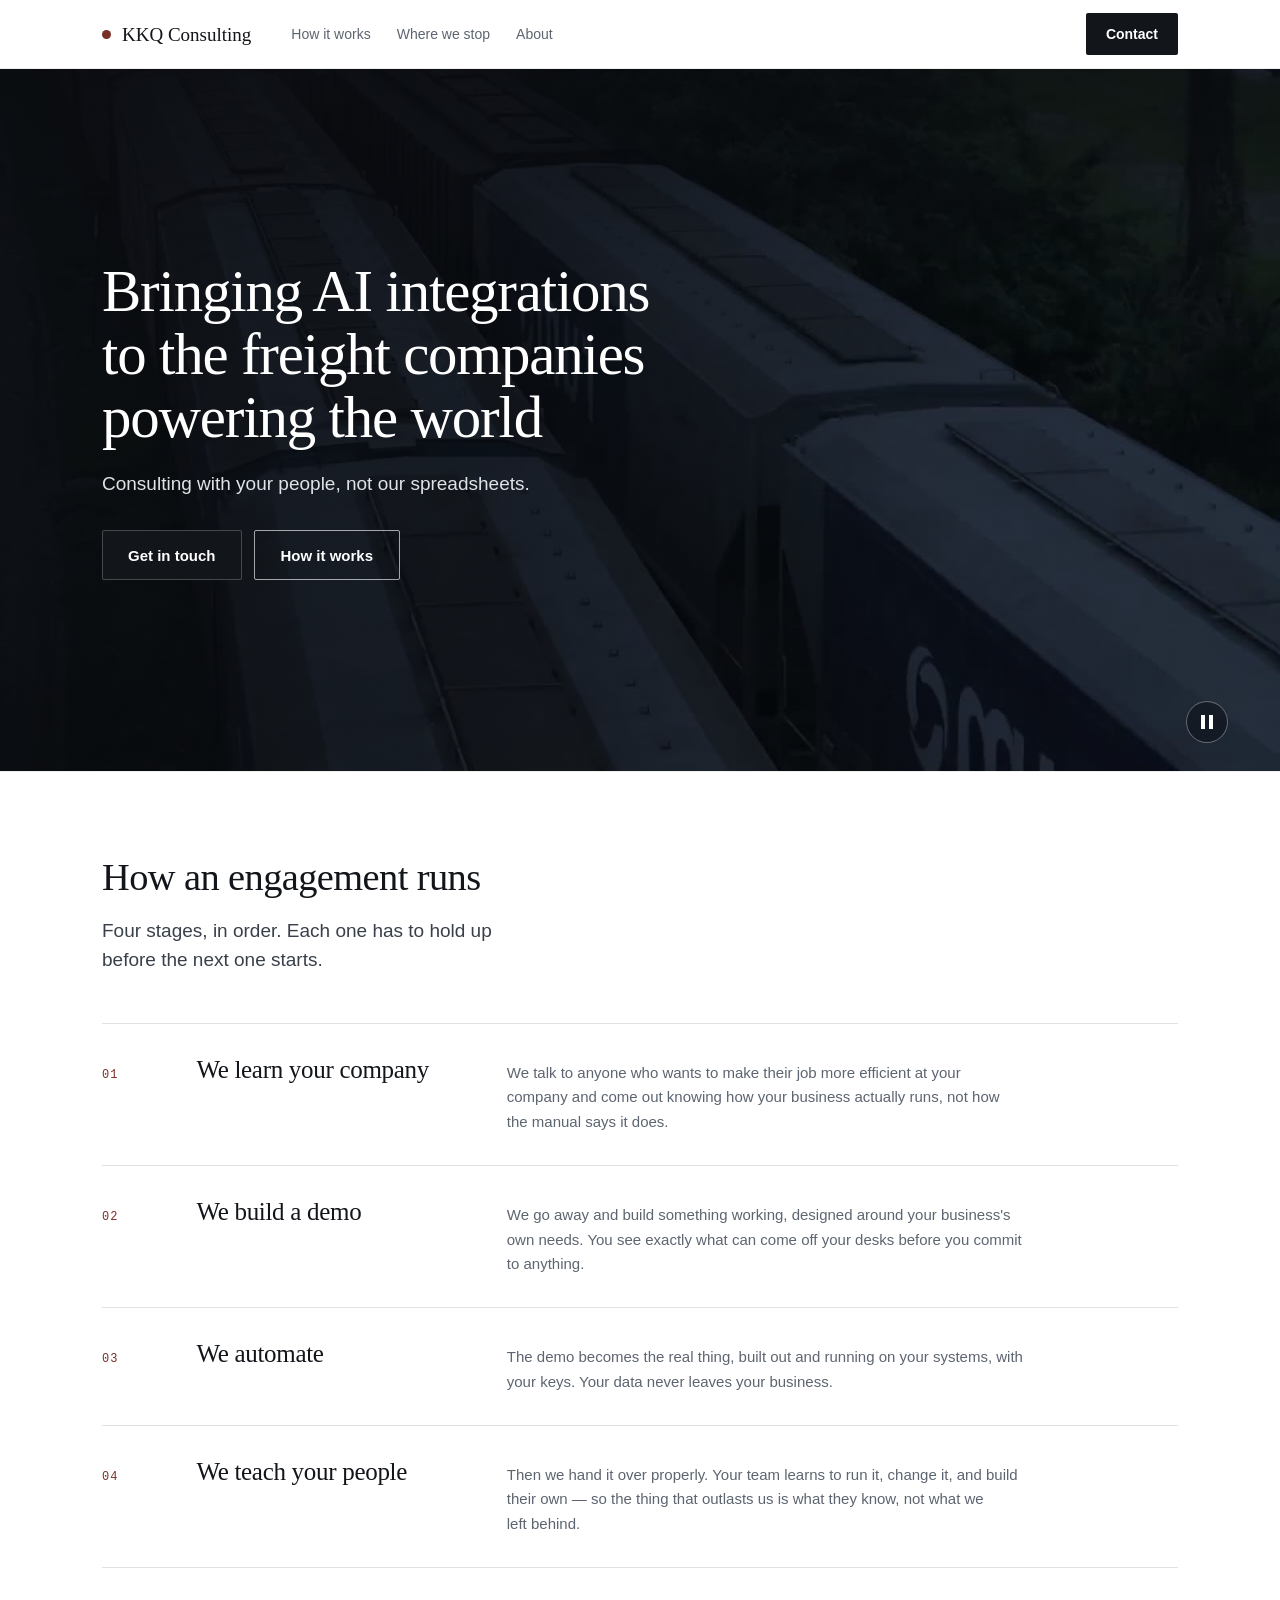
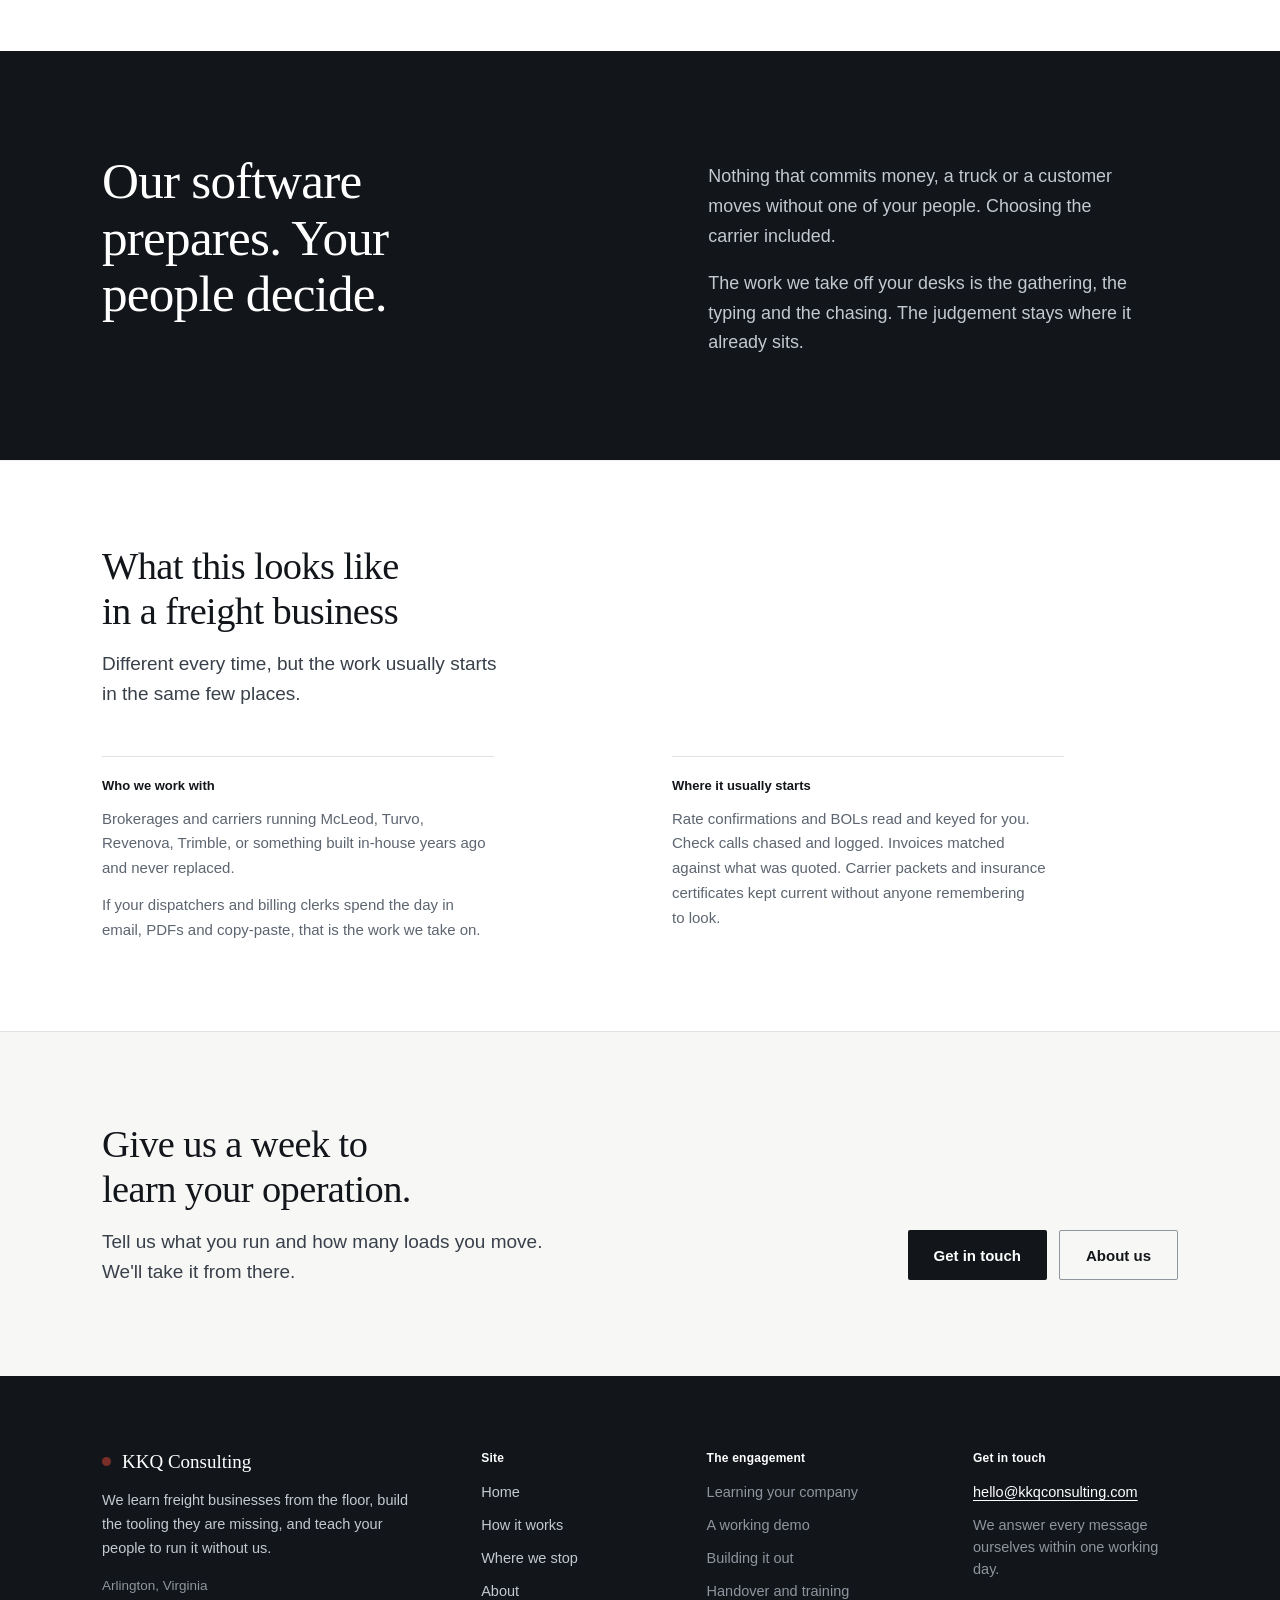
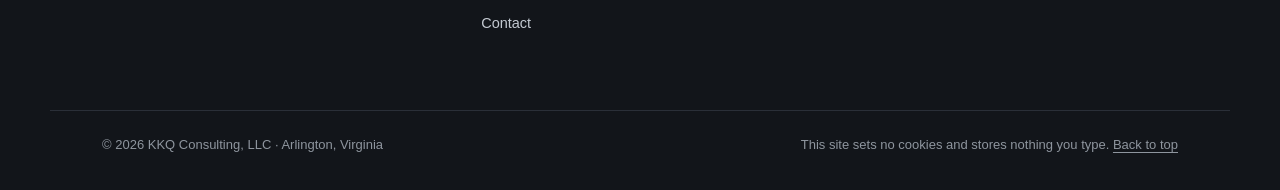
==== Freight/index.html @ 4b1b68bb "stash" ====
<!DOCTYPE html>
<html lang="en">
<head>
<meta charset="utf-8">
<meta name="viewport" content="width=device-width, initial-scale=1">
<title>KKQ Consulting — AI integrations for freight</title>
<meta name="description" content="We learn how your freight business actually runs, build a working demo, automate it, and teach your people to run it without us.">
<link rel="canonical" href="https://freight.kkqconsulting.com/">
<link rel="stylesheet" href="style.css">
<link rel="preload" as="image" href="freight-bg.jpg">
<link rel="icon" href="data:image/svg+xml,%3Csvg xmlns='http://www.w3.org/2000/svg' viewBox='0 0 32 32'%3E%3Crect width='32' height='32' fill='%2312151a'/%3E%3Ccircle cx='16' cy='16' r='7' fill='%237a2e28'/%3E%3C/svg%3E">
<meta property="og:type" content="website">
<meta property="og:site_name" content="KKQ Consulting">
<meta property="og:title" content="KKQ Consulting — AI integrations for freight">
<meta property="og:description" content="We learn how your freight business actually runs, build a working demo, automate it, and teach your people to run it without us.">
<meta property="og:url" content="https://freight.kkqconsulting.com/">
<meta property="og:image" content="https://kkqconsulting.com/og.png">
<meta name="twitter:card" content="summary_large_image">
</head>
<body>
<a class="skip" href="#main">Skip to content</a>

<nav><div class="nav-in">
  <a href="/" class="brand"><span class="mk"></span>KKQ Consulting</a>
  <div class="nav-links">
    <a href="#how">How it works</a><a href="#stop">Where we stop</a><a href="https://kkqconsulting.com/about">About</a>
  </div>
  <div class="nav-cta"><a href="https://kkqconsulting.com/contact" class="btn btn-p">Contact</a></div>
</div></nav>

<main id="main">
<div id="top" class="hero-v">
  <video id="bg" muted loop playsinline preload="auto"
         poster="freight-bg.jpg" disablepictureinpicture
         aria-hidden="true" tabindex="-1">
    <source src="freight-bg.mp4" type="video/mp4">
  </video>

  <div class="wrap">
    <h1>Bringing AI integrations to the freight companies powering the world</h1>
    <p class="lede">Consulting with your people, not our spreadsheets.</p>
    <div class="hero-btns">
      <a href="https://kkqconsulting.com/contact" class="btn btn-p btn-lg">Get in touch</a>
      <a href="#how" class="btn btn-g btn-lg">How it works</a>
    </div>
  </div>

  <button type="button" class="vtoggle" id="vtoggle" data-paused="false"
          aria-label="Pause background video" title="Pause background video">
    <svg class="i-pause" viewBox="0 0 12 14" aria-hidden="true"><path d="M0 0h4v14H0zM8 0h4v14H8z"/></svg>
    <svg class="i-play" viewBox="0 0 12 14" aria-hidden="true"><path d="M0 0l12 7-12 7z"/></svg>
  </button>
</div>

<section id="how"><div class="wrap">
  <div class="head">
    <h2>How an engagement runs</h2>
    <p class="lede">Four stages, in order. Each one has to hold up before the next one starts.</p>
  </div>
  <ol class="steps">
    <li class="st">
      <span class="n">01</span>
      <h3>We learn your company</h3>
      <p>We talk to anyone who wants to make their job more efficient at your company and come out knowing how your business actually runs, not how the manual says it does.</p>
    </li>
    <li class="st">
      <span class="n">02</span>
      <h3>We build a demo</h3>
      <p>We go away and build something working, designed around your business's own needs. You see exactly what can come off your desks before you commit to anything.</p>
    </li>
    <li class="st">
      <span class="n">03</span>
      <h3>We automate</h3>
      <p>The demo becomes the real thing, built out and running on your systems, with your keys. Your data never leaves your business.</p>
    </li>
    <li class="st">
      <span class="n">04</span>
      <h3>We teach your people</h3>
      <p>Then we hand it over properly. Your team learns to run it, change it, and build their own — so the thing that outlasts us is what they know, not what we left behind.</p>
    </li>
  </ol>
</div></section>

<section class="dark" id="stop"><div class="wrap dark-in">
  <h2>Our software prepares. Your people decide.</h2>
  <div class="dark-body">
    <p>Nothing that commits money, a truck or a customer moves without one of your people. Choosing the carrier included.</p>
    <p>The work we take off your desks is the gathering, the typing and the chasing. The judgement stays where it already sits.</p>
  </div>
</div></section>

<section id="work"><div class="wrap">
  <div class="head">
    <h2>What this looks like in a freight business</h2>
    <p class="lede">Different every time, but the work usually starts in the same few places.</p>
  </div>
  <div class="pair">
    <div class="hero-side">
      <h2>Who we work with</h2>
      <p>Brokerages and carriers running McLeod, Turvo, Revenova, Trimble, or something built in-house years ago and never replaced.</p>
      <p>If your dispatchers and billing clerks spend the day in email, PDFs and copy-paste, that is the work we take on.</p>
    </div>
    <div class="hero-side">
      <h2>Where it usually starts</h2>
      <p>Rate confirmations and BOLs read and keyed for you. Check calls chased and logged. Invoices matched against what was quoted. Carrier packets and insurance certificates kept current without anyone remembering to look.</p>
    </div>
  </div>
</div></section>

<section class="cta" id="contact"><div class="wrap cta-in">
  <div>
    <h2>Give us a week to learn your operation.</h2>
    <p class="lede">Tell us what you run and how many loads you move. We'll take it from there.</p>
  </div>
  <div class="hero-btns">
    <a class="btn btn-p btn-lg" href="https://kkqconsulting.com/contact">Get in touch</a>
    <a class="btn btn-g btn-lg" href="https://kkqconsulting.com/about">About us</a>
  </div>
</div></section>
</main>

<footer>
  <div class="wrap f-top">
    <div class="f-about">
      <a href="/" class="brand"><span class="mk"></span>KKQ Consulting</a>
      <p>We learn freight businesses from the floor, build the tooling they are missing, and teach your people to run it without us.</p>
      <p class="f-loc">Arlington, Virginia</p>
    </div>

    <nav class="f-col" aria-label="Footer">
      <h2>Site</h2>
      <ul>
        <li><a href="https://kkqconsulting.com/">Home</a></li>
        <li><a href="#how">How it works</a></li>
        <li><a href="#stop">Where we stop</a></li>
        <li><a href="https://kkqconsulting.com/about">About</a></li>
        <li><a href="https://kkqconsulting.com/contact">Contact</a></li>
      </ul>
    </nav>

    <div class="f-col">
      <h2>The engagement</h2>
      <ol class="f-steps">
        <li>Learning your company</li>
        <li>A working demo</li>
        <li>Building it out</li>
        <li>Handover and training</li>
      </ol>
    </div>

    <div class="f-col">
      <h2>Get in touch</h2>
      <ul class="f-contact">
        <li><a href="mailto:hello@kkqconsulting.com">hello@kkqconsulting.com</a></li>
        <li>We answer every message ourselves within one working day.</li>
      </ul>
    </div>
  </div>

  <div class="wrap f-bot">
    <p>&copy; 2026 KKQ Consulting, LLC &middot; Arlington, Virginia</p>
    <p>This site sets no cookies and stores nothing you type. <a href="#top">Back to top</a></p>
  </div>
</footer>

<script>
(function () {
  var v = document.getElementById('bg');
  var btn = document.getElementById('vtoggle');
  if (!v || !btn) return;

  // Constant 1x loop. Set explicitly so the rate never inherits from elsewhere.
  var lockRate = function () { if (v.playbackRate !== 1) v.playbackRate = 1; };
  v.addEventListener('ratechange', lockRate);
  lockRate();

  var sync = function (paused) {
    btn.setAttribute('data-paused', paused ? 'true' : 'false');
    var label = (paused ? 'Play' : 'Pause') + ' background video';
    btn.setAttribute('aria-label', label);
    btn.setAttribute('title', label);
  };
  v.addEventListener('play', function () { sync(false); });
  v.addEventListener('pause', function () { sync(true); });

  var start = function () {
    var p = v.play();
    // Autoplay can still be refused (low power mode, data saver). Reflect reality.
    if (p && p.catch) p.catch(function () { sync(true); });
  };

  // Hold back on reduced motion or Data Saver: show the poster and let the
  // button opt in, rather than spending someone's data on decoration.
  var calm = window.matchMedia('(prefers-reduced-motion: reduce)').matches;
  var thrifty = (navigator.connection || {}).saveData === true;
  if (calm || thrifty) { sync(true); } else { start(); }

  btn.addEventListener('click', function () {
    if (v.paused) { start(); } else { v.pause(); }
  });
})();
</script>
</body>
</html>
---- Freight/style.css ----
:root{
  --ink:#12151a; --ink-2:#39404a; --ink-3:#5d6570; --ink-4:#676e78;
  --paper:#fff; --panel:#f7f7f6; --line:#e2e2e0; --line-2:#efefed;
  --ox:#7a2e28; --dark:#12151a;
  --dark-2:#1b1f26; --on-dark:#c3c9d1; --on-dark-2:#8e959e; --dark-line:#2a2f38;
  --serif:"Iowan Old Style","Palatino Linotype",Palatino,"Book Antiqua",Georgia,serif;
  --sans:-apple-system,BlinkMacSystemFont,"Segoe UI","Helvetica Neue",Helvetica,Arial,sans-serif;
  --mono:ui-monospace,"SF Mono",SFMono-Regular,Menlo,Consolas,monospace;
  --max:1180px;
  --gutter:clamp(22px,4.4vw,52px);
  --nav-h:68px;
  --z-sticky:60; --z-overlay:80;
}
*{box-sizing:border-box;margin:0;padding:0}
html{scroll-behavior:smooth;scroll-padding-top:calc(var(--nav-h) + 12px);-webkit-text-size-adjust:100%}
body{background:var(--paper);color:var(--ink);font:16px/1.6 var(--sans);
  -webkit-font-smoothing:antialiased;-moz-osx-font-smoothing:grayscale}
.wrap{max-width:var(--max);margin:0 auto;padding:0 var(--gutter)}
a{color:inherit;text-decoration:none}
ul,ol{list-style:none}
:focus-visible{outline:2px solid var(--ox);outline-offset:3px}
.btn-p:focus-visible,.dark a:focus-visible,footer a:focus-visible{outline-color:#fff}

.skip{position:absolute;left:-9999px;top:0;z-index:var(--z-overlay)}
.skip:focus{left:var(--gutter);top:10px;background:var(--ink);color:#fff;
  padding:10px 16px;border-radius:2px;font:600 14px/1 var(--sans)}

h1{font:400 clamp(36px,4.6vw,62px)/1.07 var(--serif);letter-spacing:-.02em;text-wrap:balance}
h2{font:400 clamp(27px,3vw,39px)/1.16 var(--serif);letter-spacing:-.015em;text-wrap:balance}
h3{text-wrap:balance}
p{text-wrap:pretty}
.lede{font:400 clamp(17px,1.5vw,19px)/1.55 var(--sans);color:var(--ink-2)}

/* ---------- nav ---------- */
body>nav{position:sticky;top:0;z-index:var(--z-sticky);background:rgba(255,255,255,.93);
  backdrop-filter:blur(12px);-webkit-backdrop-filter:blur(12px);border-bottom:1px solid var(--line-2)}
@supports not ((backdrop-filter:blur(1px)) or (-webkit-backdrop-filter:blur(1px))){body>nav{background:#fff}}
.nav-in{max-width:var(--max);margin:0 auto;padding:0 var(--gutter);height:var(--nav-h);
  display:flex;align-items:center;gap:28px}
.brand{font:400 19px/1 var(--serif);display:flex;align-items:center;gap:11px;flex-shrink:0}
.mk{width:9px;height:9px;border-radius:50%;background:var(--ox);flex-shrink:0}
.nav-links{display:flex;gap:26px;margin-left:12px}
.nav-links a{font-size:14px;color:var(--ink-3);transition:color .15s}
.nav-links a:hover{color:var(--ink)}
.nav-links a.on{color:var(--ink);font-weight:600}
.nav-cta{margin-left:auto;flex-shrink:0}

.btn{display:inline-flex;align-items:center;justify-content:center;height:42px;padding:0 20px;
  font:600 14px/1 var(--sans);border-radius:2px;
  transition:background .18s cubic-bezier(.22,1,.36,1),border-color .18s cubic-bezier(.22,1,.36,1),color .18s}
.btn-p{background:var(--ink);color:#fff}.btn-p:hover{background:#2b3139}
.btn-g{border:1px solid #8f959d}.btn-g:hover{border-color:var(--ink);background:var(--panel)}
.btn-lg{height:50px;padding:0 26px;font-size:15px}

/* ---------- hero ---------- */
.hero{padding:clamp(64px,8vw,108px) 0 clamp(56px,6vw,80px)}
.hero-in{display:grid;gap:clamp(36px,5vw,56px)}
.hero h1{max-width:16ch}
.hero .lede{max-width:46ch;margin-top:22px}
.hero-btns{display:flex;gap:12px;margin-top:34px;flex-wrap:wrap}
.hero-side{border-top:1px solid var(--line);padding-top:20px;max-width:44ch}
.hero-side h2{font:600 13px/1.4 var(--sans);letter-spacing:0;color:var(--ink);margin-bottom:11px}
.hero-side p{font-size:15px;line-height:1.65;color:var(--ink-3)}
.hero-side p+p{margin-top:12px}
@media(min-width:1000px){
  .hero-in{grid-template-columns:minmax(0,1.5fr) minmax(0,1fr);
    gap:clamp(48px,6vw,88px);align-items:end}
  .hero-side{padding-bottom:6px}
}

/* ---------- video hero (freight) ---------- */
.hero-v{position:relative;isolation:isolate;overflow:hidden;
  min-height:clamp(460px,78vh,760px);display:flex;align-items:center;
  padding:clamp(56px,7vw,96px) 0;background:var(--dark)}
.hero-v video{position:absolute;inset:0;width:100%;height:100%;object-fit:cover;
  z-index:-2;pointer-events:none}
/* legibility scrim: darkest at the left, where the type sits */
.hero-v::after{content:"";position:absolute;inset:0;z-index:-1;
  background:
    linear-gradient(100deg,rgba(9,11,15,.78) 0%,rgba(9,11,15,.62) 42%,rgba(9,11,15,.34) 74%,rgba(9,11,15,.26) 100%),
    linear-gradient(to bottom,rgba(9,11,15,.45) 0%,rgba(9,11,15,0) 26%)}
/* .wrap is a flex item here; without this it shrinks to its content and the
   auto margins centre it, pulling the type off the page's left gutter. */
.hero-v>.wrap{width:100%}
.hero-v h1{color:#fff;max-width:20ch}
.hero-v .lede{color:#dfe3e8;max-width:44ch;margin-top:20px}
.hero-v .hero-btns{margin-top:32px}
.hero-v .btn-g{border-color:rgba(255,255,255,.62);color:#fff}
.hero-v .btn-g:hover{border-color:#fff;background:rgba(255,255,255,.14)}
/* keeps the dark fill (site convention) but stops the edge dissolving into the video */
.hero-v .btn-p{box-shadow:inset 0 0 0 1px rgba(255,255,255,.22)}
.hero-v .btn-p:hover{background:#2b3139}

/* play/pause */
.vtoggle{position:absolute;right:var(--gutter);bottom:clamp(18px,3vw,28px);z-index:2;
  width:42px;height:42px;display:grid;place-items:center;cursor:pointer;
  color:#fff;background:rgba(9,11,15,.42);border:1px solid rgba(255,255,255,.34);
  border-radius:50%;-webkit-backdrop-filter:blur(6px);backdrop-filter:blur(6px);
  transition:background .18s cubic-bezier(.22,1,.36,1),border-color .18s,transform .18s}
.vtoggle:hover{background:rgba(9,11,15,.66);border-color:rgba(255,255,255,.7)}
.vtoggle:active{transform:scale(.94)}
.vtoggle svg{width:14px;height:14px;fill:currentColor;display:block}
/* optical centring: the play triangle reads left-heavy inside a circle */
.vtoggle .i-play{display:none;margin-left:2px}
.vtoggle[data-paused="true"] .i-play{display:block}
.vtoggle[data-paused="true"] .i-pause{display:none}

/* two equal columns using the light .hero-side treatment */
.pair{display:grid;gap:32px}
@media(min-width:760px){.pair{grid-template-columns:1fr 1fr;gap:clamp(36px,5vw,64px)}}

/* ---------- sections ---------- */
section{padding:clamp(56px,6.5vw,88px) 0;border-top:1px solid var(--line-2)}
.head{max-width:46ch;margin-bottom:clamp(32px,4vw,48px)}
.head .lede{margin-top:16px;max-width:52ch}

/* engagement — a real ordered sequence, not section scaffolding */
.steps{border-top:1px solid var(--line)}
.st{border-bottom:1px solid var(--line);padding:clamp(22px,2.4vw,30px) 0;display:grid;
  grid-template-columns:1fr;gap:10px;align-items:baseline}
.st .n{font:500 12px/1.5 var(--mono);letter-spacing:.08em;color:var(--ox)}
.st h3{font:400 clamp(21px,2vw,25px)/1.26 var(--serif);letter-spacing:-.012em}
.st p{font-size:15px;line-height:1.65;color:var(--ink-3);max-width:62ch}
@media(min-width:820px){
  .st{grid-template-columns:3.5rem minmax(0,17rem) minmax(0,1fr);gap:clamp(24px,3vw,44px)}
}

/* ---------- where we stop ---------- */
.dark{background:var(--dark);color:#fff;border-top:none;padding:clamp(72px,8vw,110px) 0}
.dark-in{display:grid;gap:clamp(28px,4vw,56px)}
.dark h2{color:#fff;max-width:17ch;font-size:clamp(31px,4vw,52px);line-height:1.1}
.dark p{color:var(--on-dark);max-width:46ch;font-size:clamp(16px,1.4vw,18.5px);line-height:1.65}
.dark p+p{margin-top:18px}
@media(min-width:900px){
  .dark-in{grid-template-columns:minmax(0,1.1fr) minmax(0,1fr);align-items:start;
    gap:clamp(48px,7vw,96px)}
  .dark .dark-body{padding-top:9px}
}

/* ---------- who ---------- */
.two{display:grid;grid-template-columns:1fr;gap:32px}
.who{border-top:2px solid var(--ink);padding-top:20px}
.who .nm{font:400 23px/1.2 var(--serif);margin-bottom:12px}
.who p{font-size:15px;color:var(--ink-3);line-height:1.65;max-width:52ch}
@media(min-width:760px){.two{grid-template-columns:1fr 1fr;gap:clamp(36px,5vw,64px)}}

/* ---------- closing cta ---------- */
.cta{background:var(--panel);padding:clamp(64px,7vw,92px) 0;border-top:1px solid var(--line)}
.cta-in{display:grid;gap:28px;align-items:end}
.cta h2{max-width:19ch}
.cta .lede{max-width:44ch;margin-top:16px}
@media(min-width:880px){
  .cta-in{grid-template-columns:minmax(0,1fr) auto;gap:clamp(40px,6vw,80px)}
  .cta .hero-btns{margin-top:0;padding-bottom:6px}
}

/* ---------- footer ---------- */
footer{background:var(--dark);color:var(--on-dark);
  padding:clamp(56px,6vw,80px) 0 clamp(26px,3vw,34px)}
footer .brand{color:#fff}
.f-top{display:grid;gap:clamp(36px,4vw,48px)}
@media(min-width:700px){.f-top{grid-template-columns:1fr 1fr}}
@media(min-width:1000px){
  .f-top{grid-template-columns:minmax(0,1.6fr) minmax(0,.85fr) minmax(0,1.05fr) minmax(0,1fr);
    gap:clamp(32px,4vw,56px)}
}
.f-about p{font-size:14.5px;line-height:1.65;color:var(--on-dark);max-width:38ch;margin-top:18px}
.f-about .f-loc{color:var(--on-dark-2);font-size:13.5px;margin-top:14px}
.f-col h2{font:600 12px/1 var(--sans);letter-spacing:.02em;color:#fff;margin-bottom:18px}
.f-col li{font-size:14.5px;line-height:1.5;color:var(--on-dark);margin-bottom:11px}
.f-col a{color:var(--on-dark);transition:color .15s}
.f-col a:hover{color:#fff;text-decoration:underline;text-underline-offset:3px}
.f-steps li,.f-contact li{color:var(--on-dark-2)}
.f-contact a{color:#fff;text-decoration:underline;text-underline-offset:3px}

.f-bot{margin-top:clamp(44px,5vw,64px);padding-top:24px;border-top:1px solid var(--dark-line);
  display:flex;flex-wrap:wrap;gap:10px 28px;justify-content:space-between;align-items:baseline}
.f-bot p{font-size:13px;line-height:1.6;color:var(--on-dark-2)}
.f-bot a{color:var(--on-dark-2);text-decoration:underline;text-underline-offset:3px}
.f-bot a:hover{color:#fff}

/* ---------- interior pages ---------- */
.page-head{padding:clamp(52px,6vw,88px) 0 0}
.page-head h1{max-width:17ch}
.page-head .lede{max-width:52ch;margin-top:22px}
.rule{border-top:1px solid var(--line);margin-top:clamp(40px,5vw,60px)}

.block{padding:clamp(40px,4.5vw,58px) 0;border-bottom:1px solid var(--line-2)}
.block:last-of-type{border-bottom:none}
.block-in{display:grid;grid-template-columns:1fr;gap:14px;align-items:baseline}
.block h2{font-size:clamp(22px,2.2vw,28px)}
.block p{font-size:16px;line-height:1.7;color:var(--ink-3);max-width:66ch}
.block p+p{margin-top:16px}
.block b{color:var(--ink);font-weight:600}
@media(min-width:820px){
  .block-in{grid-template-columns:minmax(0,15rem) minmax(0,1fr);gap:clamp(28px,4vw,56px)}
}
.ph{color:var(--ink-4);font-style:italic}

.bios{display:grid;grid-template-columns:1fr;gap:32px;margin-top:8px}
.bio{border-top:2px solid var(--ink);padding-top:20px}
.bio .nm{font:400 24px/1.2 var(--serif);margin-bottom:14px}
.bio p{font-size:15px;color:var(--ink-3);line-height:1.7;max-width:50ch}
.bio .meta{margin-top:18px;font:400 13.5px/1.6 var(--sans);color:var(--ink-4)}
.bio .meta a{text-decoration:underline;text-underline-offset:2px}
@media(min-width:760px){.bios{grid-template-columns:1fr 1fr;gap:clamp(40px,5vw,64px)}}

/* ---------- contact ---------- */
form{max-width:560px}
.field{margin-bottom:20px}
.field label{display:block;font:600 13.5px/1 var(--sans);color:var(--ink);margin-bottom:8px}
.field input,.field textarea,.field select{width:100%;border:1px solid #cfd0cd;background:#fff;
  padding:12px 13px;font:400 15px/1.5 var(--sans);color:var(--ink);border-radius:2px;
  transition:border-color .15s}
.field input::placeholder,.field textarea::placeholder{color:var(--ink-4)}
.field input:hover,.field textarea:hover,.field select:hover{border-color:#a9aba7}
.field input:focus,.field textarea:focus,.field select:focus{outline:2px solid var(--ox);
  outline-offset:1px;border-color:transparent}
.field textarea{min-height:120px;resize:vertical}
.hint{font-size:13px;line-height:1.6;color:var(--ink-4)}
.contact-grid{display:grid;grid-template-columns:1fr;gap:40px;align-items:start}
@media(min-width:880px){
  .contact-grid{grid-template-columns:minmax(0,560px) minmax(0,21rem);
    justify-content:space-between;gap:clamp(48px,7vw,88px)}
}
.direct{border-top:2px solid var(--ink);padding-top:20px}
.direct dt{font:600 13.5px/1 var(--sans);color:var(--ink);margin-bottom:7px}
.direct dd{font-size:15px;color:var(--ink-3);margin-bottom:22px;line-height:1.6}
.direct dd:last-child{margin-bottom:0}
.direct dd a{text-decoration:underline;text-underline-offset:2px}

@media(max-width:820px){
  .nav-links{display:none}
}
@media (prefers-reduced-motion:reduce){
  html{scroll-behavior:auto}
  *,*::before,*::after{transition-duration:.01ms!important;animation-duration:.01ms!important}
}
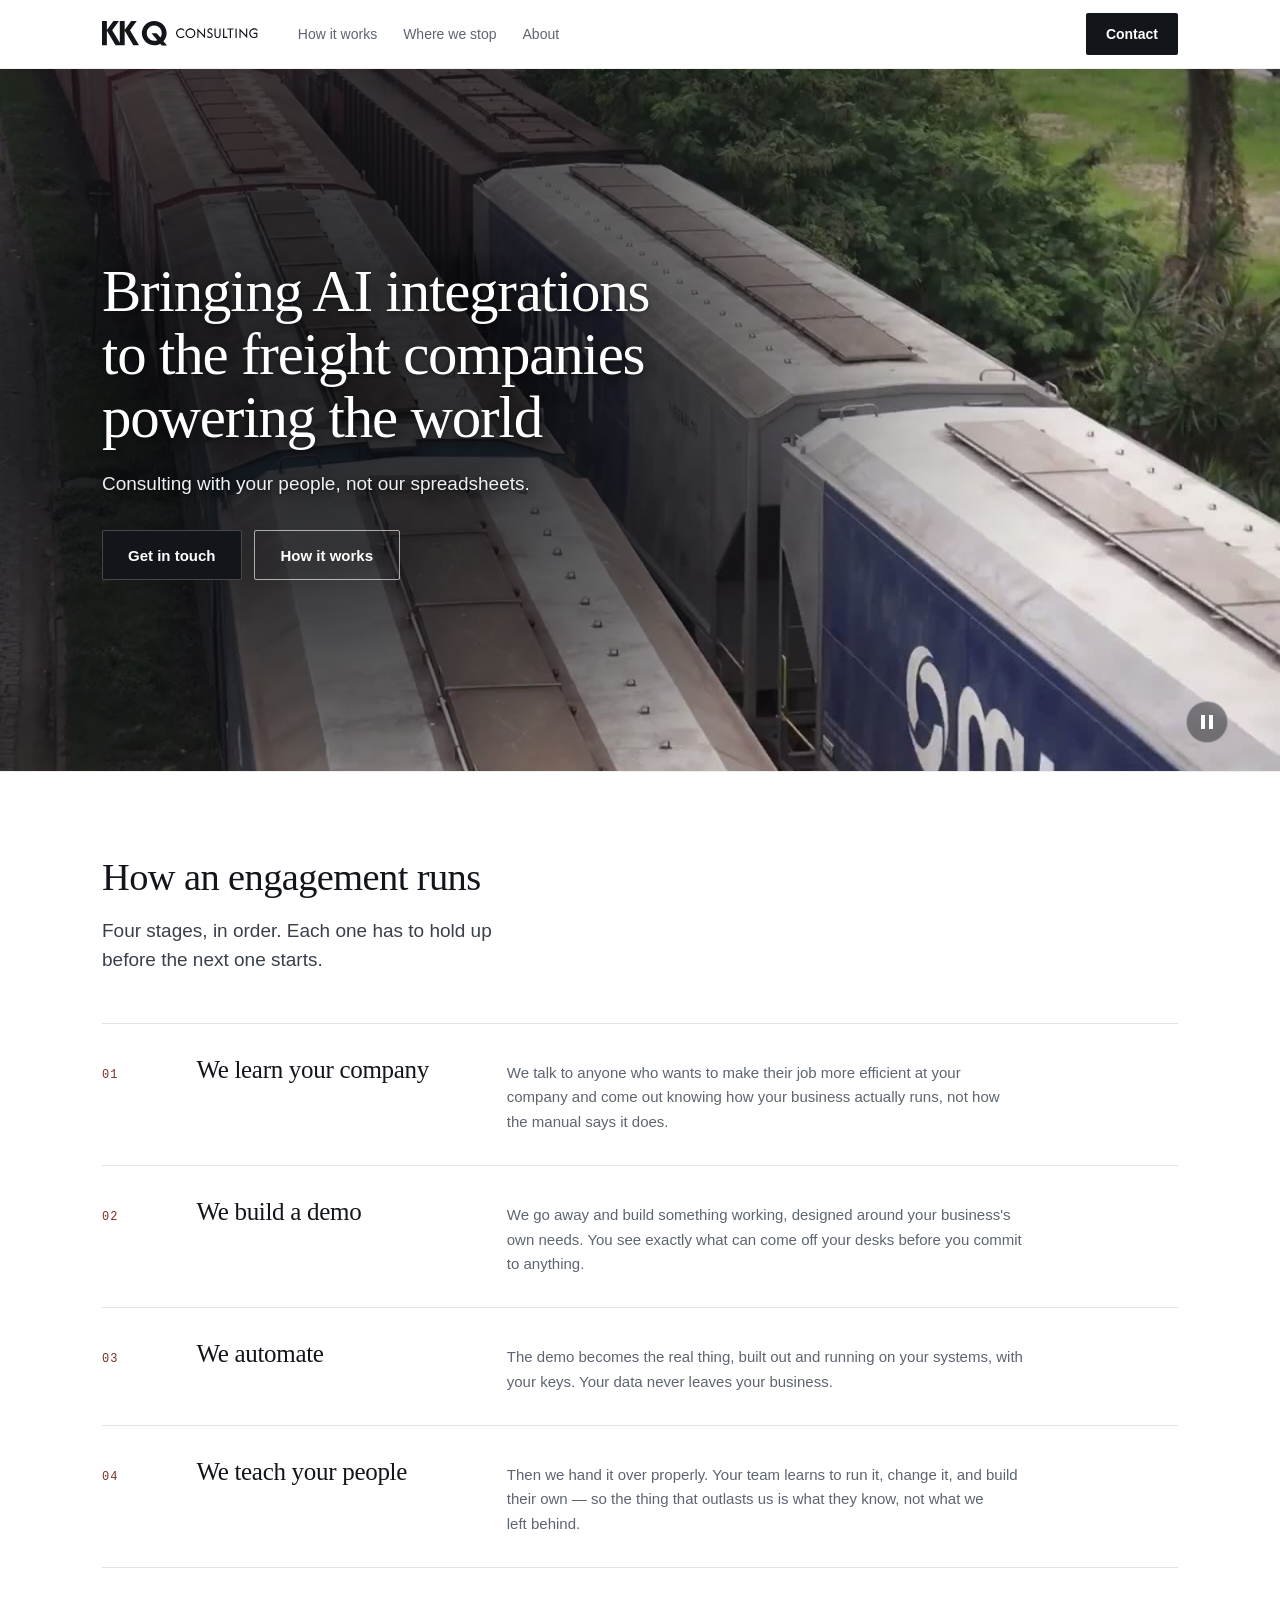
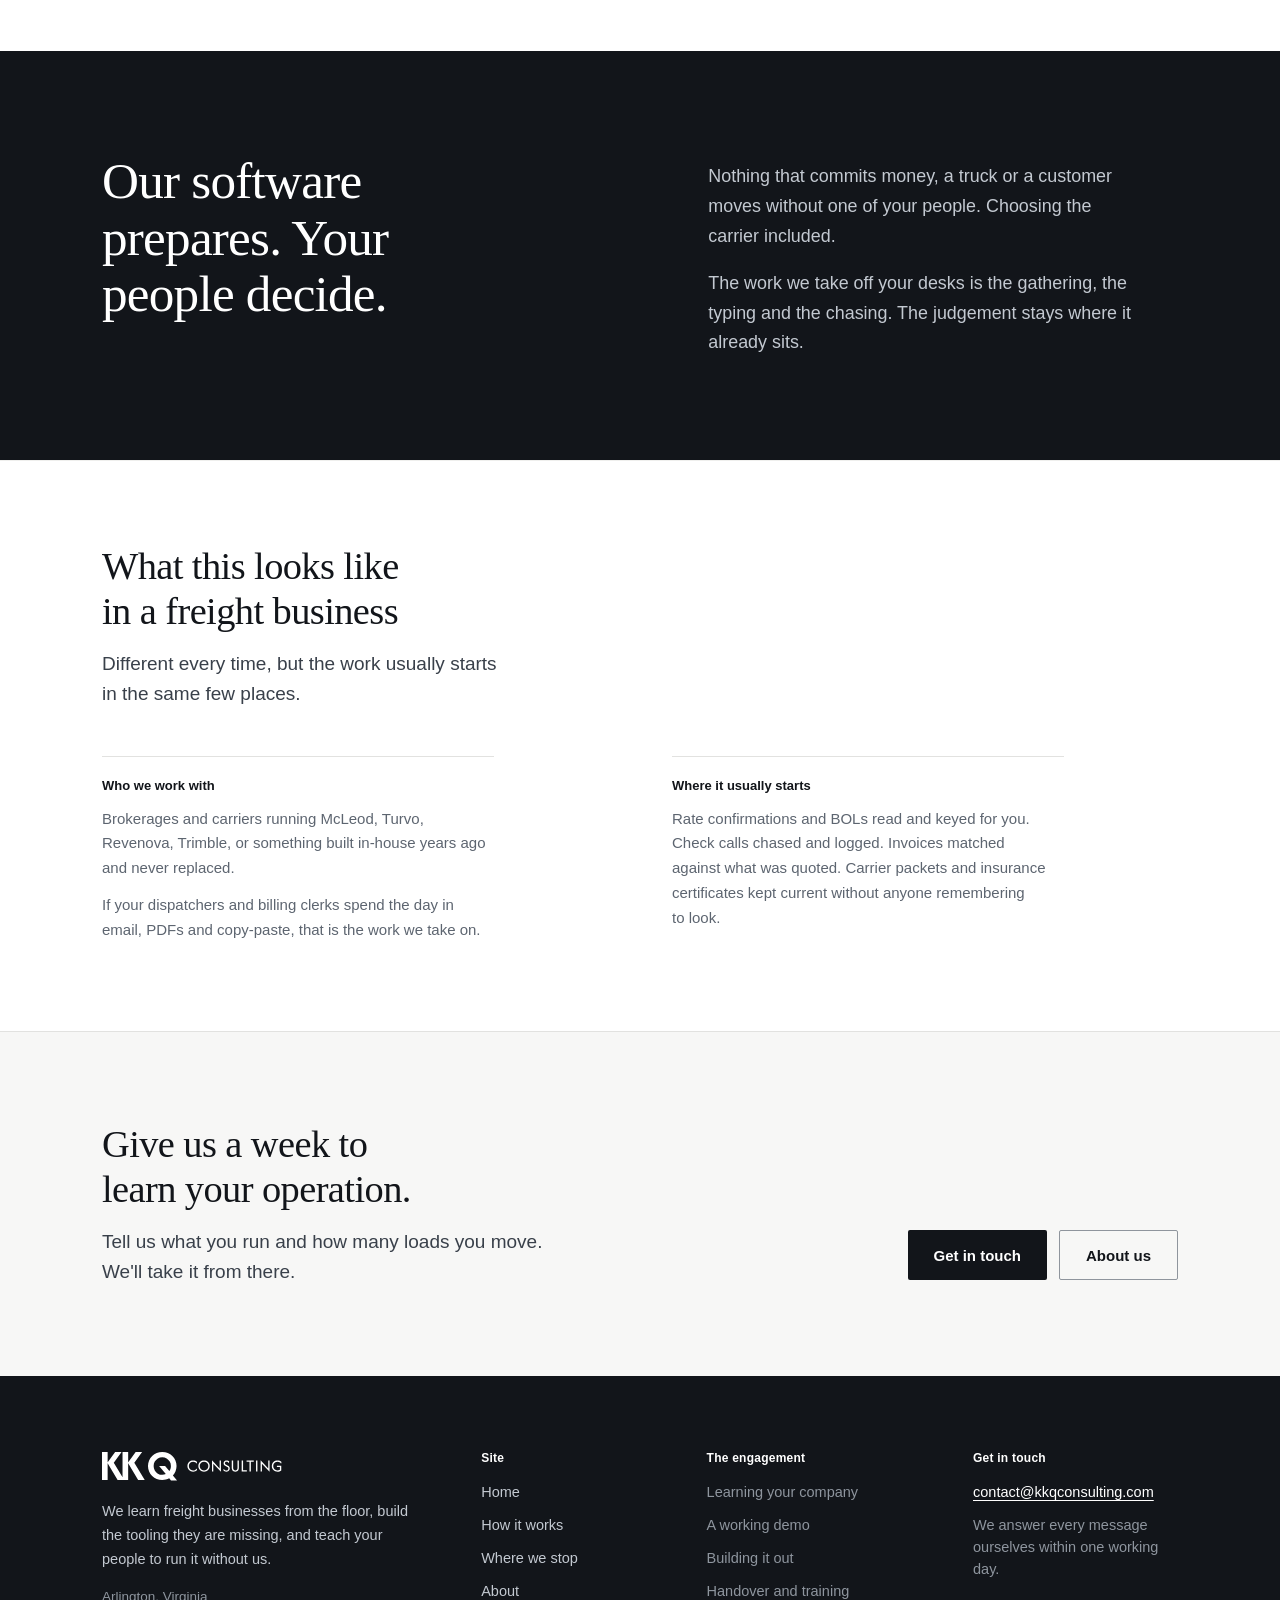
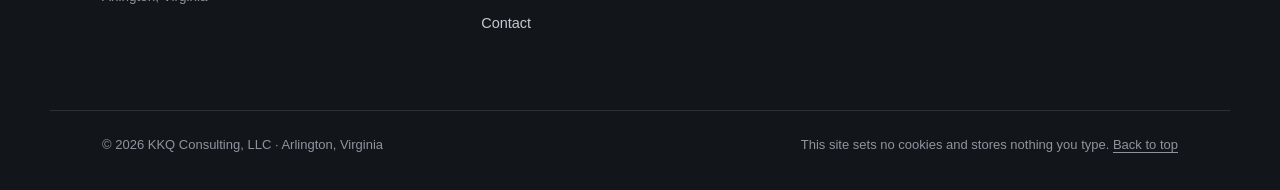
==== commit bdaf69ae: "Use the KKQ wordmark in header and footer; switch to contact@ Replaces the placeholder dot-and-serif" ====
--- a/Freight/index.html
+++ b/Freight/index.html
@@ -8,7 +8,7 @@
 <link rel="canonical" href="https://freight.kkqconsulting.com/">
 <link rel="stylesheet" href="style.css">
 <link rel="preload" as="image" href="freight-bg.jpg">
-<link rel="icon" href="data:image/svg+xml,%3Csvg xmlns='http://www.w3.org/2000/svg' viewBox='0 0 32 32'%3E%3Crect width='32' height='32' fill='%2312151a'/%3E%3Ccircle cx='16' cy='16' r='7' fill='%237a2e28'/%3E%3C/svg%3E">
+<link rel="icon" href="/favicon.svg">
 <meta property="og:type" content="website">
 <meta property="og:site_name" content="KKQ Consulting">
 <meta property="og:title" content="KKQ Consulting — AI integrations for freight">
@@ -21,7 +21,7 @@
 <a class="skip" href="#main">Skip to content</a>
 
 <nav><div class="nav-in">
-  <a href="/" class="brand"><span class="mk"></span>KKQ Consulting</a>
+  <a href="/" class="brand"><img src="/logo-black.svg" alt="KKQ Consulting" width="96" height="16"></a>
   <div class="nav-links">
     <a href="#how">How it works</a><a href="#stop">Where we stop</a><a href="https://kkqconsulting.com/about">About</a>
   </div>
@@ -122,7 +122,7 @@
 <footer>
   <div class="wrap f-top">
     <div class="f-about">
-      <a href="/" class="brand"><span class="mk"></span>KKQ Consulting</a>
+      <a href="/" class="brand"><img src="/logo-white.svg" alt="KKQ Consulting" width="96" height="16"></a>
       <p>We learn freight businesses from the floor, build the tooling they are missing, and teach your people to run it without us.</p>
       <p class="f-loc">Arlington, Virginia</p>
     </div>
@@ -151,7 +151,7 @@
     <div class="f-col">
       <h2>Get in touch</h2>
       <ul class="f-contact">
-        <li><a href="mailto:hello@kkqconsulting.com">hello@kkqconsulting.com</a></li>
+        <li><a href="mailto:contact@kkqconsulting.com">contact@kkqconsulting.com</a></li>
         <li>We answer every message ourselves within one working day.</li>
       </ul>
     </div>
--- a/Freight/style.css
+++ b/Freight/style.css
@@ -37,8 +37,8 @@
 @supports not ((backdrop-filter:blur(1px)) or (-webkit-backdrop-filter:blur(1px))){body>nav{background:#fff}}
 .nav-in{max-width:var(--max);margin:0 auto;padding:0 var(--gutter);height:var(--nav-h);
   display:flex;align-items:center;gap:28px}
-.brand{font:400 19px/1 var(--serif);display:flex;align-items:center;gap:11px;flex-shrink:0}
-.mk{width:9px;height:9px;border-radius:50%;background:var(--ox);flex-shrink:0}
+.brand{display:flex;align-items:center;flex-shrink:0}
+.brand img{display:block;height:26px;width:auto}
 .nav-links{display:flex;gap:26px;margin-left:12px}
 .nav-links a{font-size:14px;color:var(--ink-3);transition:color .15s}
 .nav-links a:hover{color:var(--ink)}
@@ -77,19 +77,57 @@
 /* legibility scrim: darkest at the left, where the type sits */
 .hero-v::after{content:"";position:absolute;inset:0;z-index:-1;
   background:
-    linear-gradient(100deg,rgba(9,11,15,.78) 0%,rgba(9,11,15,.62) 42%,rgba(9,11,15,.34) 74%,rgba(9,11,15,.26) 100%),
-    linear-gradient(to bottom,rgba(9,11,15,.45) 0%,rgba(9,11,15,0) 26%)}
+    /* Pool of shade over the type only. Tuned by measuring composited luminance
+       under the real h1/lede boxes across the clip: holds 4:1 on the headline
+       and 6:1 on the lede at their worst frames while leaving ~82% of the
+       footage's brightness intact. */
+    radial-gradient(ellipse 66% 86% at 20% 46%,
+      rgba(9,11,15,.86) 0%,
+      rgba(9,11,15,.80) 30%,
+      rgba(9,11,15,.56) 56%,
+      rgba(9,11,15,.18) 78%,
+      rgba(9,11,15,0) 100%),
+    /* keeps the white nav from floating on a bright frame */
+    linear-gradient(to bottom,rgba(9,11,15,.34) 0%,rgba(9,11,15,0) 20%),
+    /* faint overall settle so the footage sits in the palette */
+    linear-gradient(rgba(9,11,15,.04),rgba(9,11,15,.04))}
+/* Same shell with no footage behind it: solid panel, no scrim to composite.
+   Drop `plain`, add the <video> + toggle, and the media hero takes over. */
+.hero-v.plain{background:var(--dark);min-height:clamp(400px,62vh,600px)}
+.hero-v.plain::after{content:none}
+/* the halo only exists to fight busy footage; on a flat panel it just smears */
+.hero-v.plain h1,.hero-v.plain .lede{text-shadow:none}
+/* no scrim to stay inside of, so the headline gets a wider measure */
+.hero-v.plain h1{max-width:24ch}
+
 /* .wrap is a flex item here; without this it shrinks to its content and the
    auto margins centre it, pulling the type off the page's left gutter. */
 .hero-v>.wrap{width:100%}
-.hero-v h1{color:#fff;max-width:20ch}
-.hero-v .lede{color:#dfe3e8;max-width:44ch;margin-top:20px}
+/* A soft halo carries local legibility over the busiest frames, so the scrim
+   can stay light enough to keep the footage visible. */
+.hero-v h1{color:#fff;max-width:20ch;
+  text-shadow:0 2px 28px rgba(6,8,12,.55),0 1px 4px rgba(6,8,12,.40)}
+.hero-v .lede{color:#eef1f4;max-width:44ch;margin-top:20px;
+  text-shadow:0 1px 12px rgba(6,8,12,.55),0 1px 3px rgba(6,8,12,.40)}
 .hero-v .hero-btns{margin-top:32px}
 .hero-v .btn-g{border-color:rgba(255,255,255,.62);color:#fff}
 .hero-v .btn-g:hover{border-color:#fff;background:rgba(255,255,255,.14)}
 /* keeps the dark fill (site convention) but stops the edge dissolving into the video */
 .hero-v .btn-p{box-shadow:inset 0 0 0 1px rgba(255,255,255,.22)}
 .hero-v .btn-p:hover{background:#2b3139}
+
+/* Narrow screens: the headline reflows to the full width, so a left-weighted
+   pool can't cover it. Swap to a vertical scrim weighted to the text band. */
+@media(max-width:820px){
+  .hero-v::after{
+    background:
+      linear-gradient(to bottom,
+        rgba(9,11,15,.34) 0%,
+        rgba(9,11,15,.50) 28%,
+        rgba(9,11,15,.56) 62%,
+        rgba(9,11,15,.38) 100%),
+      linear-gradient(rgba(9,11,15,.04),rgba(9,11,15,.04))}
+}
 
 /* play/pause */
 .vtoggle{position:absolute;right:var(--gutter);bottom:clamp(18px,3vw,28px);z-index:2;
@@ -157,7 +195,7 @@
 /* ---------- footer ---------- */
 footer{background:var(--dark);color:var(--on-dark);
   padding:clamp(56px,6vw,80px) 0 clamp(26px,3vw,34px)}
-footer .brand{color:#fff}
+footer .brand img{height:30px}
 .f-top{display:grid;gap:clamp(36px,4vw,48px)}
 @media(min-width:700px){.f-top{grid-template-columns:1fr 1fr}}
 @media(min-width:1000px){
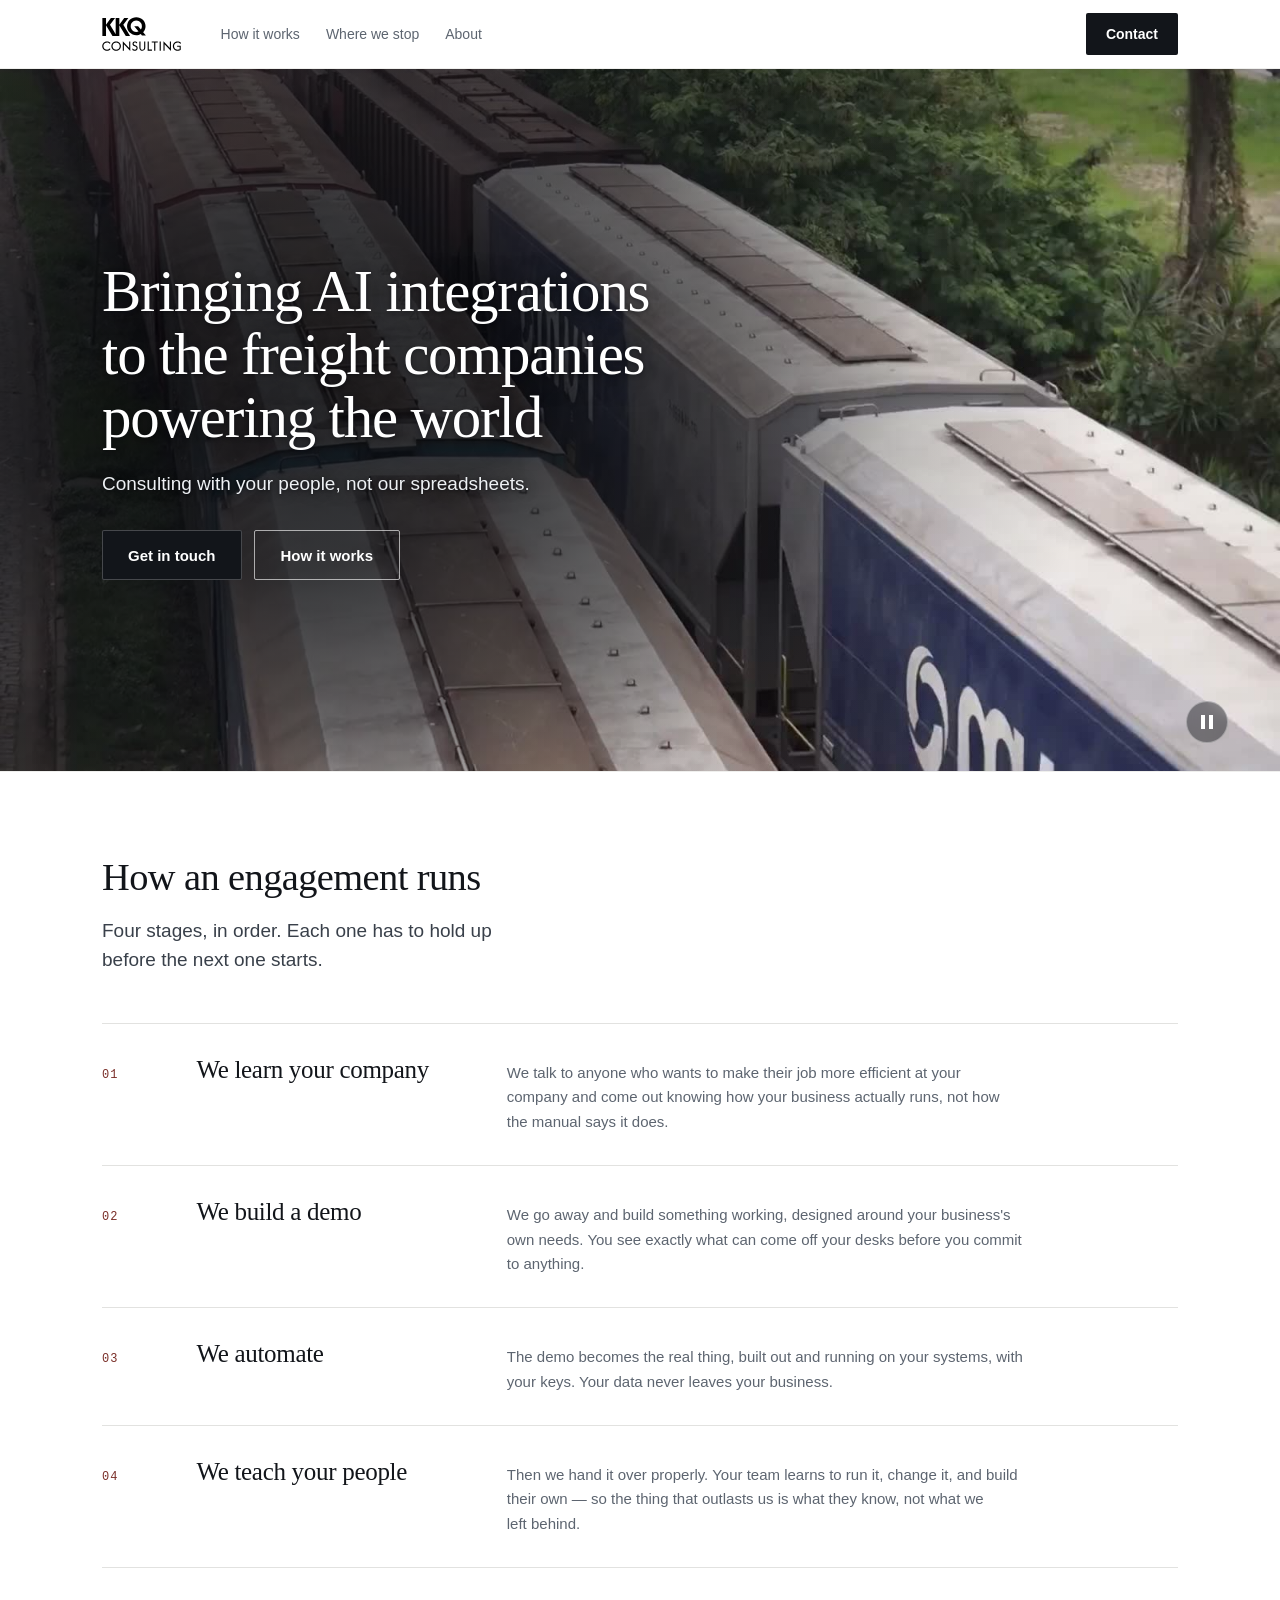
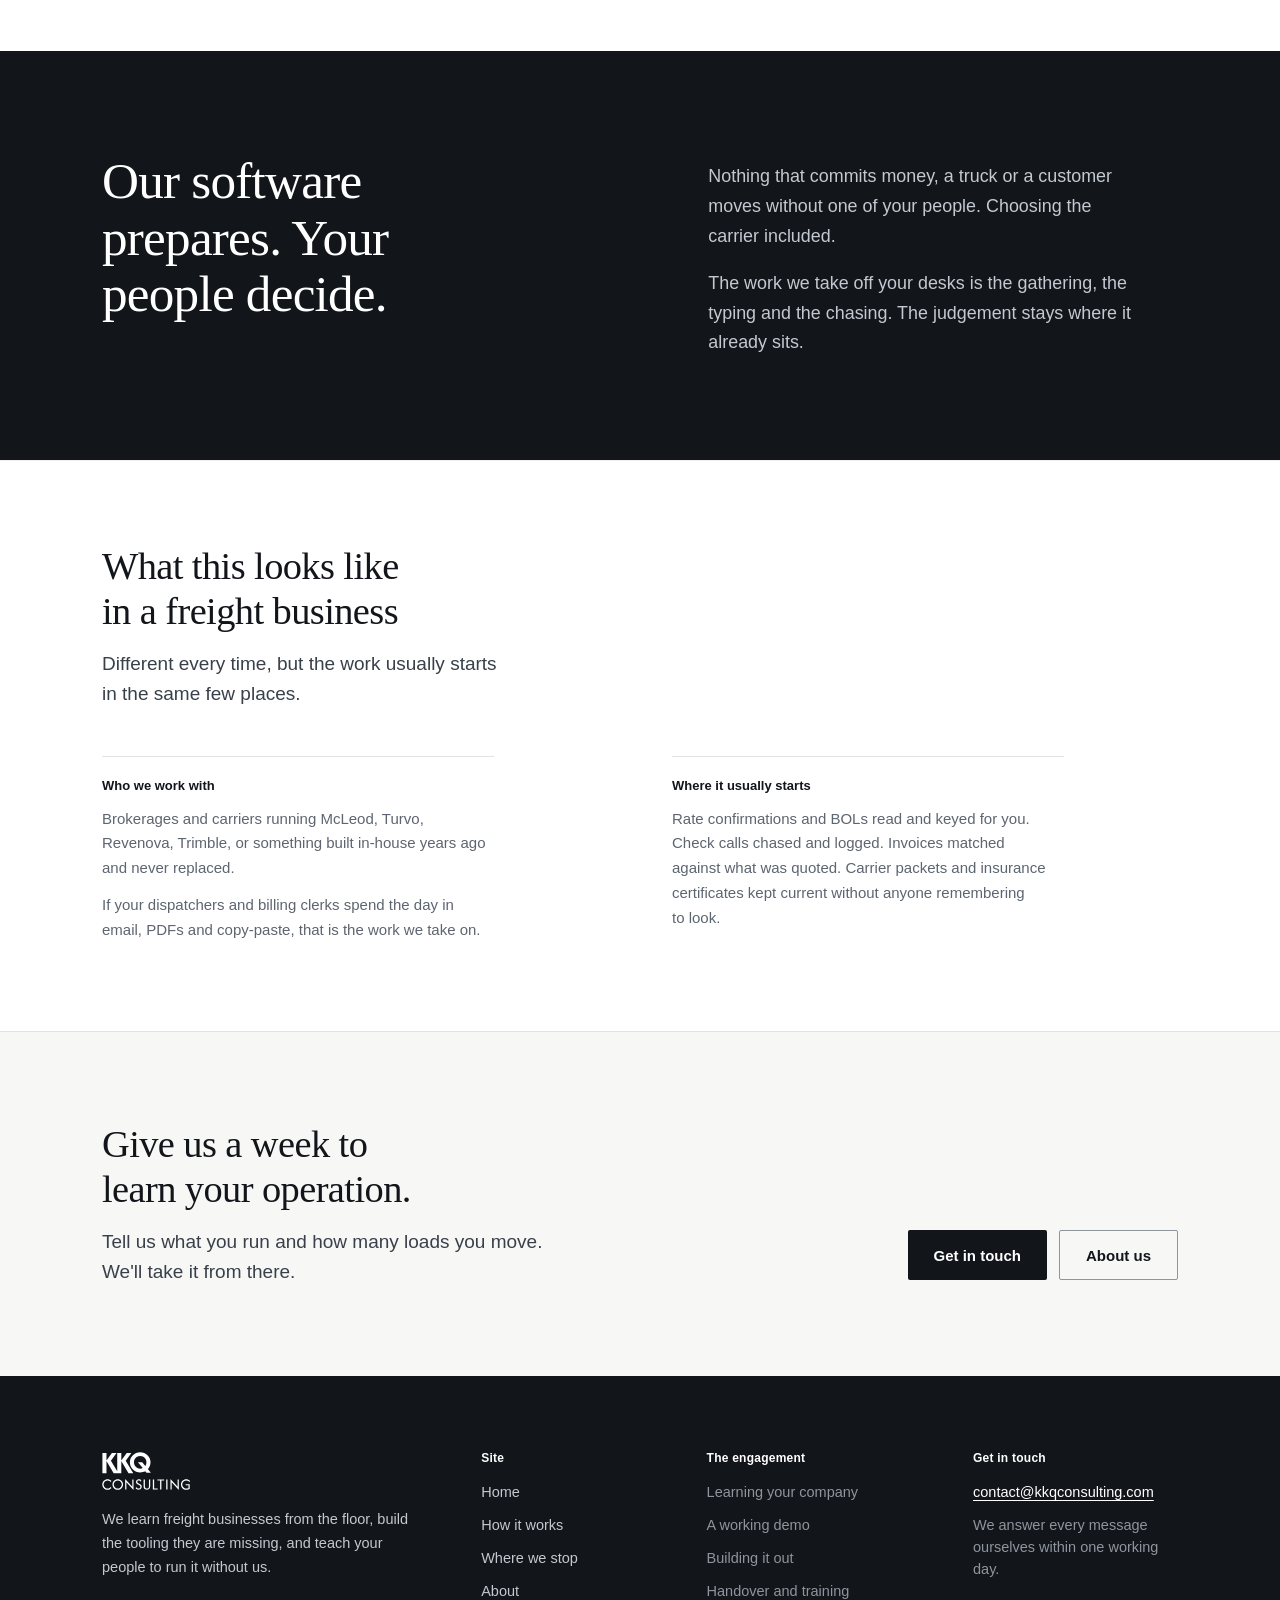
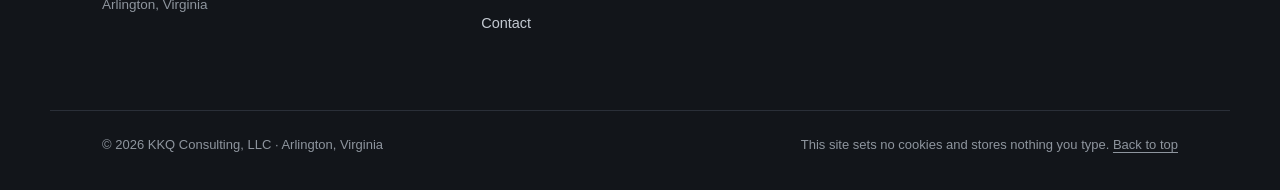
==== commit b5ce534e: "Use the supplied KKQ lockup instead of a composed one Replaces the horizontal lockup I assembled fro" ====
--- a/Freight/index.html
+++ b/Freight/index.html
@@ -21,7 +21,7 @@
 <a class="skip" href="#main">Skip to content</a>
 
 <nav><div class="nav-in">
-  <a href="/" class="brand"><img src="/logo-black.svg" alt="KKQ Consulting" width="96" height="16"></a>
+  <a href="/" class="brand"><img src="/logoBlack.svg" alt="KKQ Consulting" width="65" height="28"></a>
   <div class="nav-links">
     <a href="#how">How it works</a><a href="#stop">Where we stop</a><a href="https://kkqconsulting.com/about">About</a>
   </div>
@@ -122,7 +122,7 @@
 <footer>
   <div class="wrap f-top">
     <div class="f-about">
-      <a href="/" class="brand"><img src="/logo-white.svg" alt="KKQ Consulting" width="96" height="16"></a>
+      <a href="/" class="brand"><img src="/logoWhite.svg" alt="KKQ Consulting" width="65" height="28"></a>
       <p>We learn freight businesses from the floor, build the tooling they are missing, and teach your people to run it without us.</p>
       <p class="f-loc">Arlington, Virginia</p>
     </div>
--- a/Freight/style.css
+++ b/Freight/style.css
@@ -38,7 +38,9 @@
 .nav-in{max-width:var(--max);margin:0 auto;padding:0 var(--gutter);height:var(--nav-h);
   display:flex;align-items:center;gap:28px}
 .brand{display:flex;align-items:center;flex-shrink:0}
-.brand img{display:block;height:26px;width:auto}
+/* stacked lockup: CONSULTING is ~28% of the height, so it needs ~34px total
+   before that line becomes legible */
+.brand img{display:block;height:34px;width:auto}
 .nav-links{display:flex;gap:26px;margin-left:12px}
 .nav-links a{font-size:14px;color:var(--ink-3);transition:color .15s}
 .nav-links a:hover{color:var(--ink)}
@@ -195,7 +197,7 @@
 /* ---------- footer ---------- */
 footer{background:var(--dark);color:var(--on-dark);
   padding:clamp(56px,6vw,80px) 0 clamp(26px,3vw,34px)}
-footer .brand img{height:30px}
+footer .brand img{height:38px}
 .f-top{display:grid;gap:clamp(36px,4vw,48px)}
 @media(min-width:700px){.f-top{grid-template-columns:1fr 1fr}}
 @media(min-width:1000px){
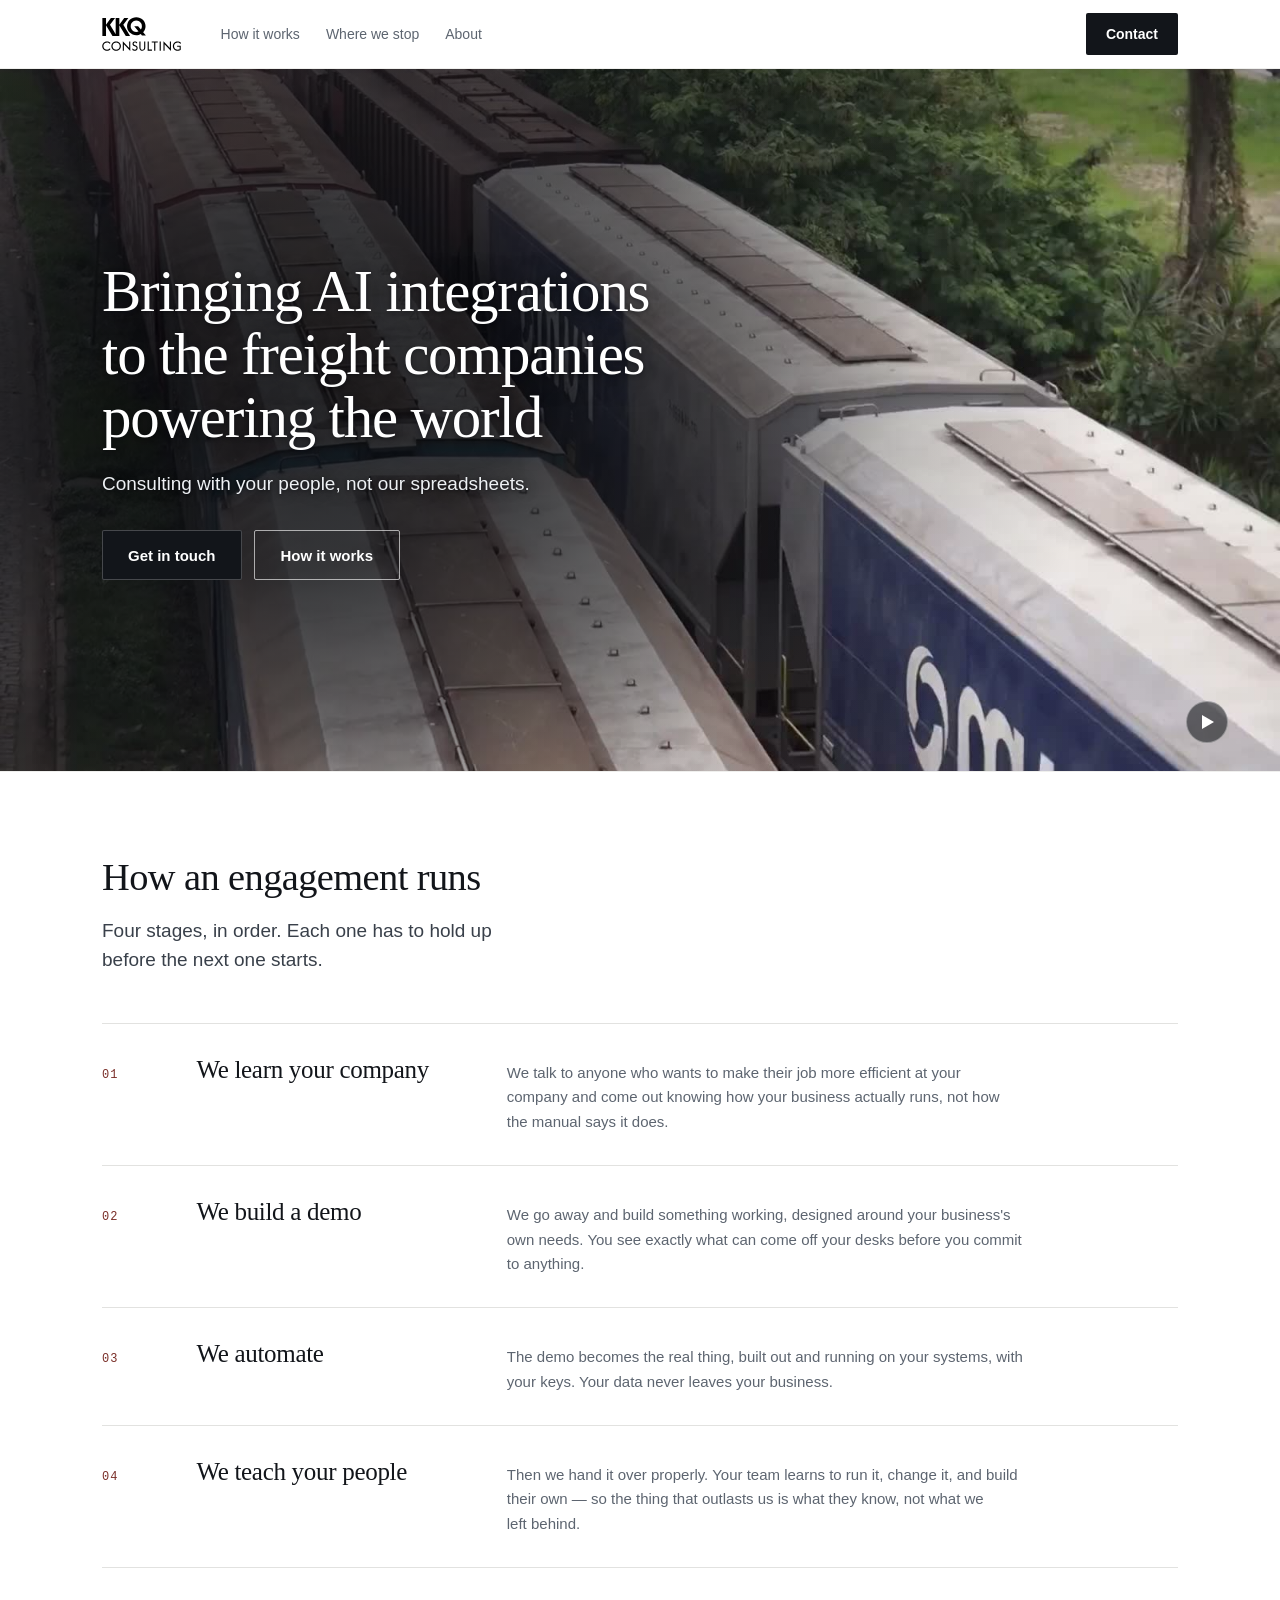
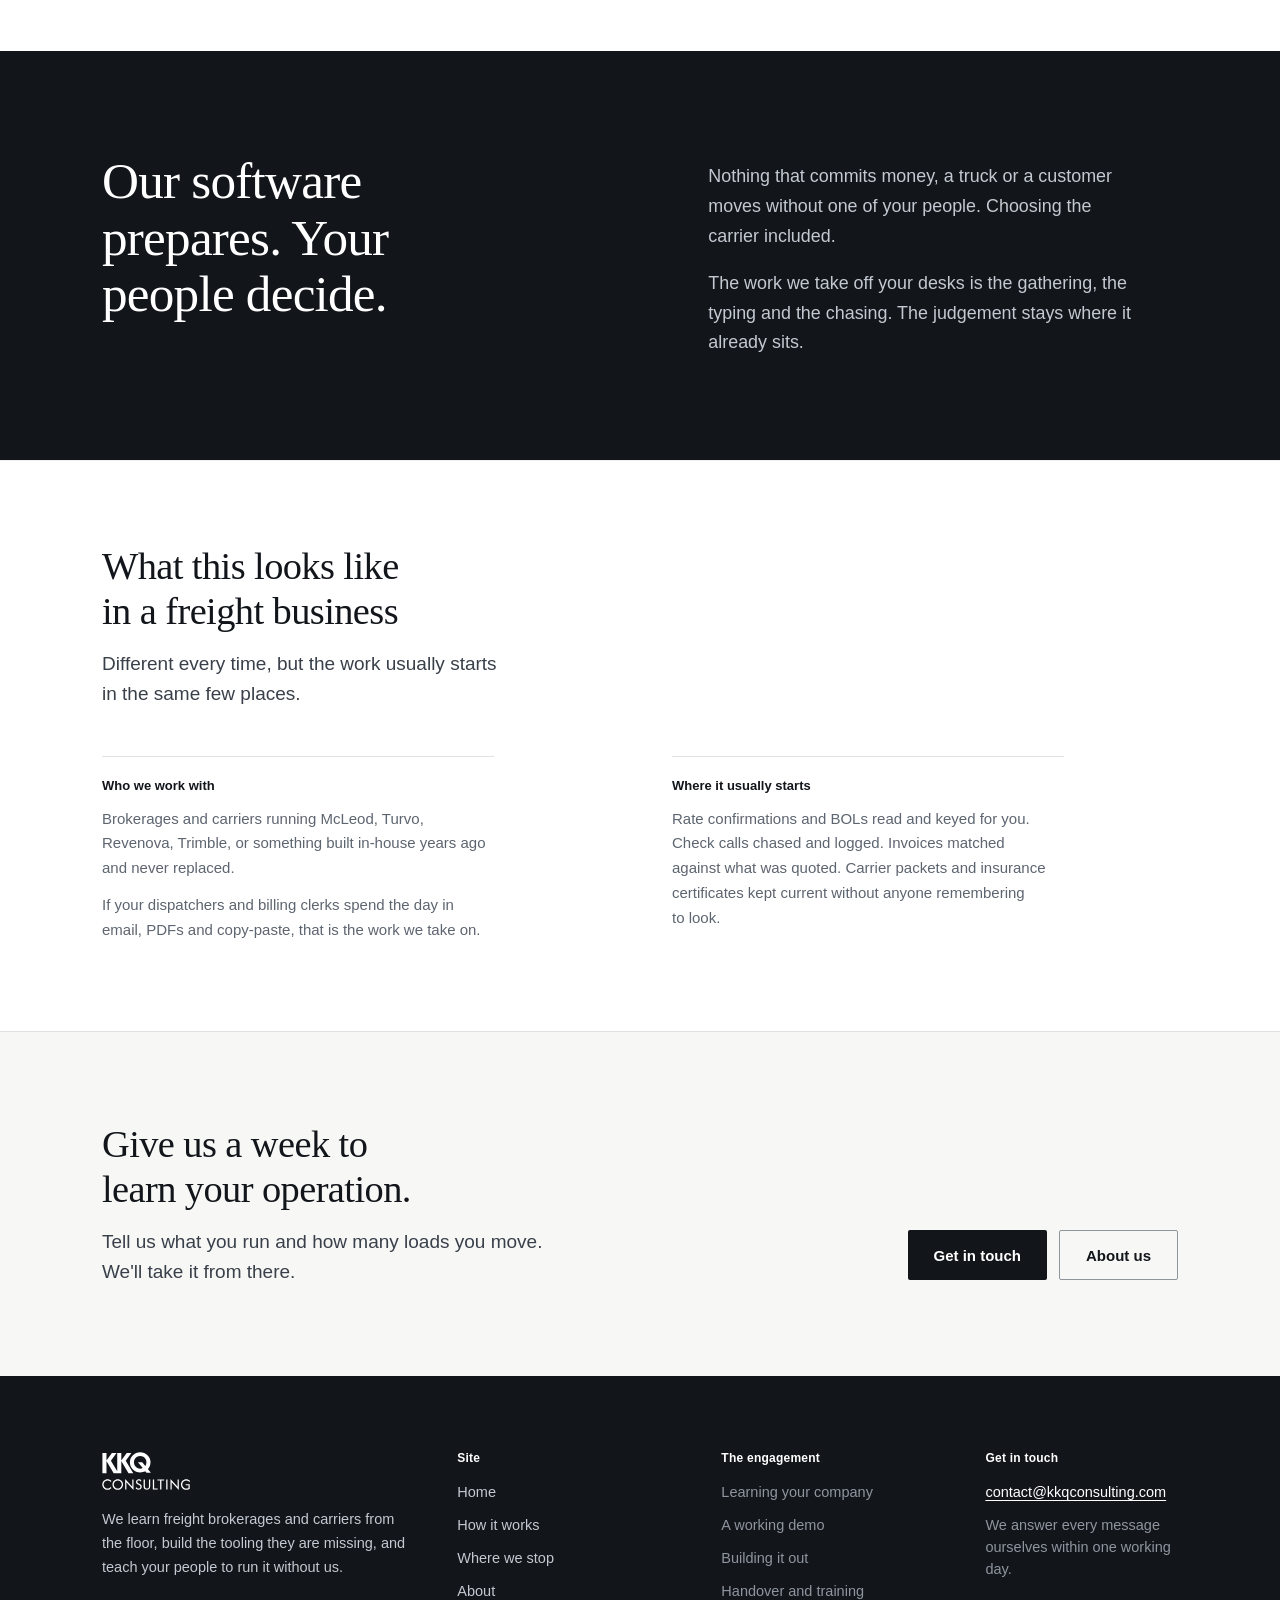
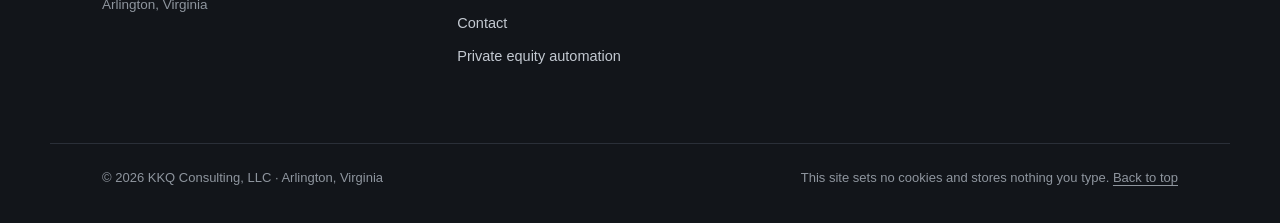
==== commit 4a9de3a6: "SEO: structured data, crawl discovery, internal linking, LCP Findings from a six-lens audit (technic" ====
--- a/Freight/index.html
+++ b/Freight/index.html
@@ -3,19 +3,154 @@
 <head>
 <meta charset="utf-8">
 <meta name="viewport" content="width=device-width, initial-scale=1">
-<title>KKQ Consulting — AI integrations for freight</title>
-<meta name="description" content="We learn how your freight business actually runs, build a working demo, automate it, and teach your people to run it without us.">
+<title>AI Automation for Freight Brokers | KKQ Consulting</title>
+<meta name="description" content="Automation for freight brokers and carriers on McLeod, Turvo or Revenova — rate cons keyed, check calls logged, invoices matched, on your own systems.">
 <link rel="canonical" href="https://freight.kkqconsulting.com/">
 <link rel="stylesheet" href="style.css">
-<link rel="preload" as="image" href="freight-bg.jpg">
+<link rel="preload" as="image" href="freight-bg.jpg" fetchpriority="high">
 <link rel="icon" href="/favicon.svg">
+<link rel="apple-touch-icon" href="/apple-touch-icon.png">
 <meta property="og:type" content="website">
 <meta property="og:site_name" content="KKQ Consulting">
-<meta property="og:title" content="KKQ Consulting — AI integrations for freight">
-<meta property="og:description" content="We learn how your freight business actually runs, build a working demo, automate it, and teach your people to run it without us.">
+<meta property="og:title" content="AI Automation for Freight Brokers | KKQ Consulting">
+<meta property="og:description" content="Automation for freight brokers and carriers on McLeod, Turvo or Revenova — rate cons keyed, check calls logged, invoices matched, on your own systems.">
 <meta property="og:url" content="https://freight.kkqconsulting.com/">
-<meta property="og:image" content="https://kkqconsulting.com/og.png">
+<meta property="og:image" content="https://freight.kkqconsulting.com/og.png">
+<meta property="og:image:type" content="image/png">
+<meta property="og:image:width" content="1200">
+<meta property="og:image:height" content="630">
+<meta property="og:image:alt" content="KKQ Consulting wordmark in white on a near-black card, above the line: AI automation for freight brokers and carriers.">
 <meta name="twitter:card" content="summary_large_image">
+<script type="application/ld+json">
+{
+ "@context": "https://schema.org",
+ "@graph": [
+  {
+   "@type": "Organization",
+   "@id": "https://kkqconsulting.com/#organization",
+   "name": "KKQ Consulting",
+   "legalName": "KKQ Consulting, LLC",
+   "url": "https://kkqconsulting.com/",
+   "email": "contact@kkqconsulting.com",
+   "description": "KKQ Consulting is a two-person consultancy in Arlington, Virginia. We learn how freight companies and private equity firms actually run, build the automation they are missing on their own systems and keys, and teach their people to run it without us.",
+   "logo": {
+    "@type": "ImageObject",
+    "@id": "https://kkqconsulting.com/#logo",
+    "url": "https://kkqconsulting.com/brand-logo.png",
+    "contentUrl": "https://kkqconsulting.com/brand-logo.png",
+    "width": 1538,
+    "height": 882,
+    "caption": "KKQ Consulting"
+   },
+   "image": {
+    "@id": "https://kkqconsulting.com/#logo"
+   },
+   "address": {
+    "@type": "PostalAddress",
+    "addressLocality": "Arlington",
+    "addressRegion": "VA",
+    "addressCountry": "US"
+   },
+   "areaServed": {
+    "@type": "Country",
+    "name": "United States"
+   },
+   "numberOfEmployees": {
+    "@type": "QuantitativeValue",
+    "value": 2
+   },
+   "knowsAbout": [
+    "Freight brokerage operations",
+    "Transportation management systems",
+    "Business process automation",
+    "Applied artificial intelligence",
+    "Private equity deal operations",
+    "Portfolio company reporting"
+   ],
+   "contactPoint": [
+    {
+     "@type": "ContactPoint",
+     "contactType": "sales",
+     "email": "contact@kkqconsulting.com",
+     "url": "https://kkqconsulting.com/contact",
+     "areaServed": "US",
+     "availableLanguage": "English"
+    }
+   ]
+  },
+  {
+   "@type": "WebSite",
+   "@id": "https://freight.kkqconsulting.com/#website",
+   "url": "https://freight.kkqconsulting.com/",
+   "name": "KKQ Consulting — Freight",
+   "publisher": {
+    "@id": "https://kkqconsulting.com/#organization"
+   },
+   "inLanguage": "en-US"
+  },
+  {
+   "@type": "WebPage",
+   "@id": "https://freight.kkqconsulting.com/#webpage",
+   "url": "https://freight.kkqconsulting.com/",
+   "name": "AI automation for freight brokers",
+   "isPartOf": {
+    "@id": "https://freight.kkqconsulting.com/#website"
+   },
+   "mainEntity": {
+    "@id": "https://freight.kkqconsulting.com/#service"
+   },
+   "breadcrumb": {
+    "@id": "https://freight.kkqconsulting.com/#breadcrumb"
+   },
+   "inLanguage": "en-US"
+  },
+  {
+   "@type": "BreadcrumbList",
+   "@id": "https://freight.kkqconsulting.com/#breadcrumb",
+   "itemListElement": [
+    {
+     "@type": "ListItem",
+     "position": 1,
+     "name": "KKQ Consulting",
+     "item": "https://kkqconsulting.com/"
+    },
+    {
+     "@type": "ListItem",
+     "position": 2,
+     "name": "Freight"
+    }
+   ]
+  },
+  {
+   "@type": "Service",
+   "@id": "https://freight.kkqconsulting.com/#service",
+   "name": "AI and automation consulting for freight brokerages and carriers",
+   "url": "https://freight.kkqconsulting.com/",
+   "provider": {
+    "@id": "https://kkqconsulting.com/#organization"
+   },
+   "description": "KKQ Consulting learns how a brokerage or carrier actually runs, builds a working demo from the operation's own workflows, automates it on the client's own systems and keys so data never leaves the business, then trains the client's team to run and change it.",
+   "serviceType": [
+    "Freight operations automation consulting",
+    "Rate confirmation and bill of lading document capture",
+    "Automated check calls and shipment status logging",
+    "Invoice reconciliation against quoted rates",
+    "Carrier packet and insurance certificate monitoring",
+    "Transportation management system integration"
+   ],
+   "areaServed": {
+    "@type": "Country",
+    "name": "United States"
+   },
+   "audience": {
+    "@type": "BusinessAudience",
+    "name": "Freight brokerages and carriers",
+    "audienceType": "Freight brokerages and asset-based carriers running McLeod, Turvo, Revenova, Trimble or in-house systems"
+   }
+  }
+ ]
+}
+</script>
 </head>
 <body>
 <a class="skip" href="#main">Skip to content</a>
@@ -30,11 +165,10 @@
 
 <main id="main">
 <div id="top" class="hero-v">
-  <video id="bg" muted loop playsinline preload="auto"
+  <video id="bg" muted loop playsinline preload="none"
          poster="freight-bg.jpg" disablepictureinpicture
-         aria-hidden="true" tabindex="-1">
-    <source src="freight-bg.mp4" type="video/mp4">
-  </video>
+         aria-hidden="true" tabindex="-1"
+         data-src="freight-bg.mp4"></video>
 
   <div class="wrap">
     <h1>Bringing AI integrations to the freight companies powering the world</h1>
@@ -96,12 +230,12 @@
   </div>
   <div class="pair">
     <div class="hero-side">
-      <h2>Who we work with</h2>
+      <h3>Who we work with</h3>
       <p>Brokerages and carriers running McLeod, Turvo, Revenova, Trimble, or something built in-house years ago and never replaced.</p>
       <p>If your dispatchers and billing clerks spend the day in email, PDFs and copy-paste, that is the work we take on.</p>
     </div>
     <div class="hero-side">
-      <h2>Where it usually starts</h2>
+      <h3>Where it usually starts</h3>
       <p>Rate confirmations and BOLs read and keyed for you. Check calls chased and logged. Invoices matched against what was quoted. Carrier packets and insurance certificates kept current without anyone remembering to look.</p>
     </div>
   </div>
@@ -122,8 +256,8 @@
 <footer>
   <div class="wrap f-top">
     <div class="f-about">
-      <a href="/" class="brand"><img src="/logoWhite.svg" alt="KKQ Consulting" width="65" height="28"></a>
-      <p>We learn freight businesses from the floor, build the tooling they are missing, and teach your people to run it without us.</p>
+      <a href="/" class="brand"><img src="/logoWhite.svg" alt="KKQ Consulting" width="65" height="28" loading="lazy"></a>
+      <p>We learn freight brokerages and carriers from the floor, build the tooling they are missing, and teach your people to run it without us.</p>
       <p class="f-loc">Arlington, Virginia</p>
     </div>
 
@@ -135,6 +269,7 @@
         <li><a href="#stop">Where we stop</a></li>
         <li><a href="https://kkqconsulting.com/about">About</a></li>
         <li><a href="https://kkqconsulting.com/contact">Contact</a></li>
+        <li><a href="https://pe.kkqconsulting.com/">Private equity automation</a></li>
       </ul>
     </nav>
 
@@ -183,17 +318,37 @@
   v.addEventListener('play', function () { sync(false); });
   v.addEventListener('pause', function () { sync(true); });
 
+  // The source is attached on demand, so the clip stays out of the LCP window
+  // entirely — the gates below skip the bytes, not just the playback.
+  var loaded = false;
+  var load = function () {
+    if (loaded) return;
+    loaded = true;
+    v.src = v.getAttribute('data-src');
+    v.preload = 'auto';
+    v.load();
+  };
+
   var start = function () {
+    load();
     var p = v.play();
     // Autoplay can still be refused (low power mode, data saver). Reflect reality.
     if (p && p.catch) p.catch(function () { sync(true); });
   };
 
-  // Hold back on reduced motion or Data Saver: show the poster and let the
-  // button opt in, rather than spending someone's data on decoration.
-  var calm = window.matchMedia('(prefers-reduced-motion: reduce)').matches;
-  var thrifty = (navigator.connection || {}).saveData === true;
-  if (calm || thrifty) { sync(true); } else { start(); }
+  var conn    = navigator.connection || {};
+  var calm    = window.matchMedia('(prefers-reduced-motion: reduce)').matches;
+  var thrifty = conn.saveData === true;
+  var small   = window.matchMedia('(max-width: 820px)').matches;
+  var slow    = /(^|-)2g$/.test(conn.effectiveType || '');
+
+  if (calm || thrifty || small || slow) {
+    sync(true);
+  } else if (document.readyState === 'complete') {
+    start();
+  } else {
+    window.addEventListener('load', start, { once: true });
+  }
 
   btn.addEventListener('click', function () {
     if (v.paused) { start(); } else { v.pause(); }
--- a/Freight/style.css
+++ b/Freight/style.css
@@ -61,7 +61,7 @@
 .hero .lede{max-width:46ch;margin-top:22px}
 .hero-btns{display:flex;gap:12px;margin-top:34px;flex-wrap:wrap}
 .hero-side{border-top:1px solid var(--line);padding-top:20px;max-width:44ch}
-.hero-side h2{font:600 13px/1.4 var(--sans);letter-spacing:0;color:var(--ink);margin-bottom:11px}
+.hero-side h2,.hero-side h3{font:600 13px/1.4 var(--sans);letter-spacing:0;color:var(--ink);margin-bottom:11px}
 .hero-side p{font-size:15px;line-height:1.65;color:var(--ink-3)}
 .hero-side p+p{margin-top:12px}
 @media(min-width:1000px){
@@ -201,7 +201,8 @@
 .f-top{display:grid;gap:clamp(36px,4vw,48px)}
 @media(min-width:700px){.f-top{grid-template-columns:1fr 1fr}}
 @media(min-width:1000px){
-  .f-top{grid-template-columns:minmax(0,1.6fr) minmax(0,.85fr) minmax(0,1.05fr) minmax(0,1fr);
+  /* Site column now carries the two practice links, so it needs more room */
+  .f-top{grid-template-columns:minmax(0,1.5fr) minmax(0,1.05fr) minmax(0,1.05fr) minmax(0,.95fr);
     gap:clamp(32px,4vw,56px)}
 }
 .f-about p{font-size:14.5px;line-height:1.65;color:var(--on-dark);max-width:38ch;margin-top:18px}
@@ -276,3 +277,17 @@
   html{scroll-behavior:auto}
   *,*::before,*::after{transition-duration:.01ms!important;animation-duration:.01ms!important}
 }
+
+/* ---------- homepage practice hub ---------- */
+#practices .hero-side{border-top-width:2px;border-top-color:var(--ink)}
+#practices .hero-side h3{font:400 clamp(21px,2vw,25px)/1.26 var(--serif);
+  letter-spacing:-.012em;margin-bottom:12px}
+#practices .hero-side h3 a{color:var(--ink)}
+#practices .hero-side h3 a:hover{text-decoration:underline;text-underline-offset:3px}
+
+/* A live backdrop blur over moving footage recomposites on every frame.
+   :has() scopes this to the one page that actually plays video. */
+body:has(.hero-v video) > nav{backdrop-filter:none;-webkit-backdrop-filter:none;background:#fff}
+body:has(.hero-v video) .vtoggle{backdrop-filter:none;-webkit-backdrop-filter:none;
+  background:rgba(9,11,15,.55)}
+body:has(.hero-v video) .vtoggle:hover{background:rgba(9,11,15,.72)}
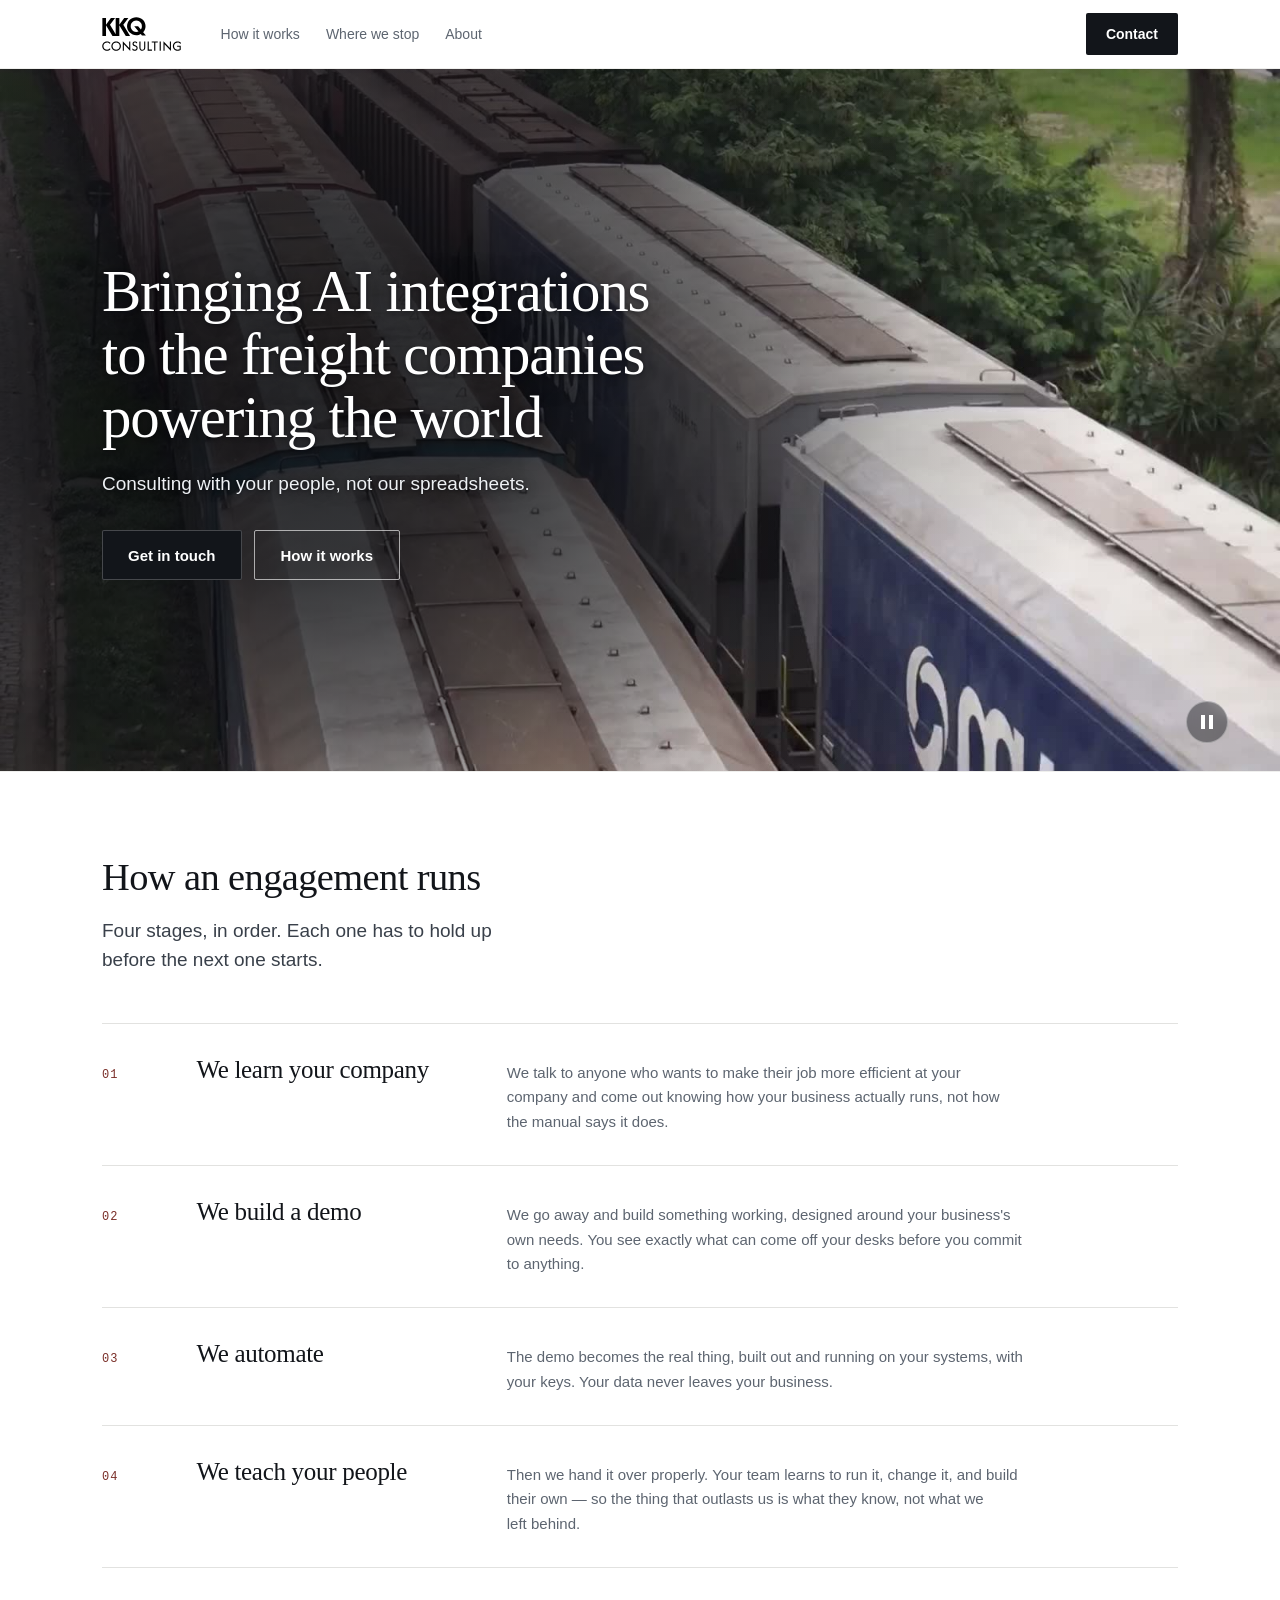
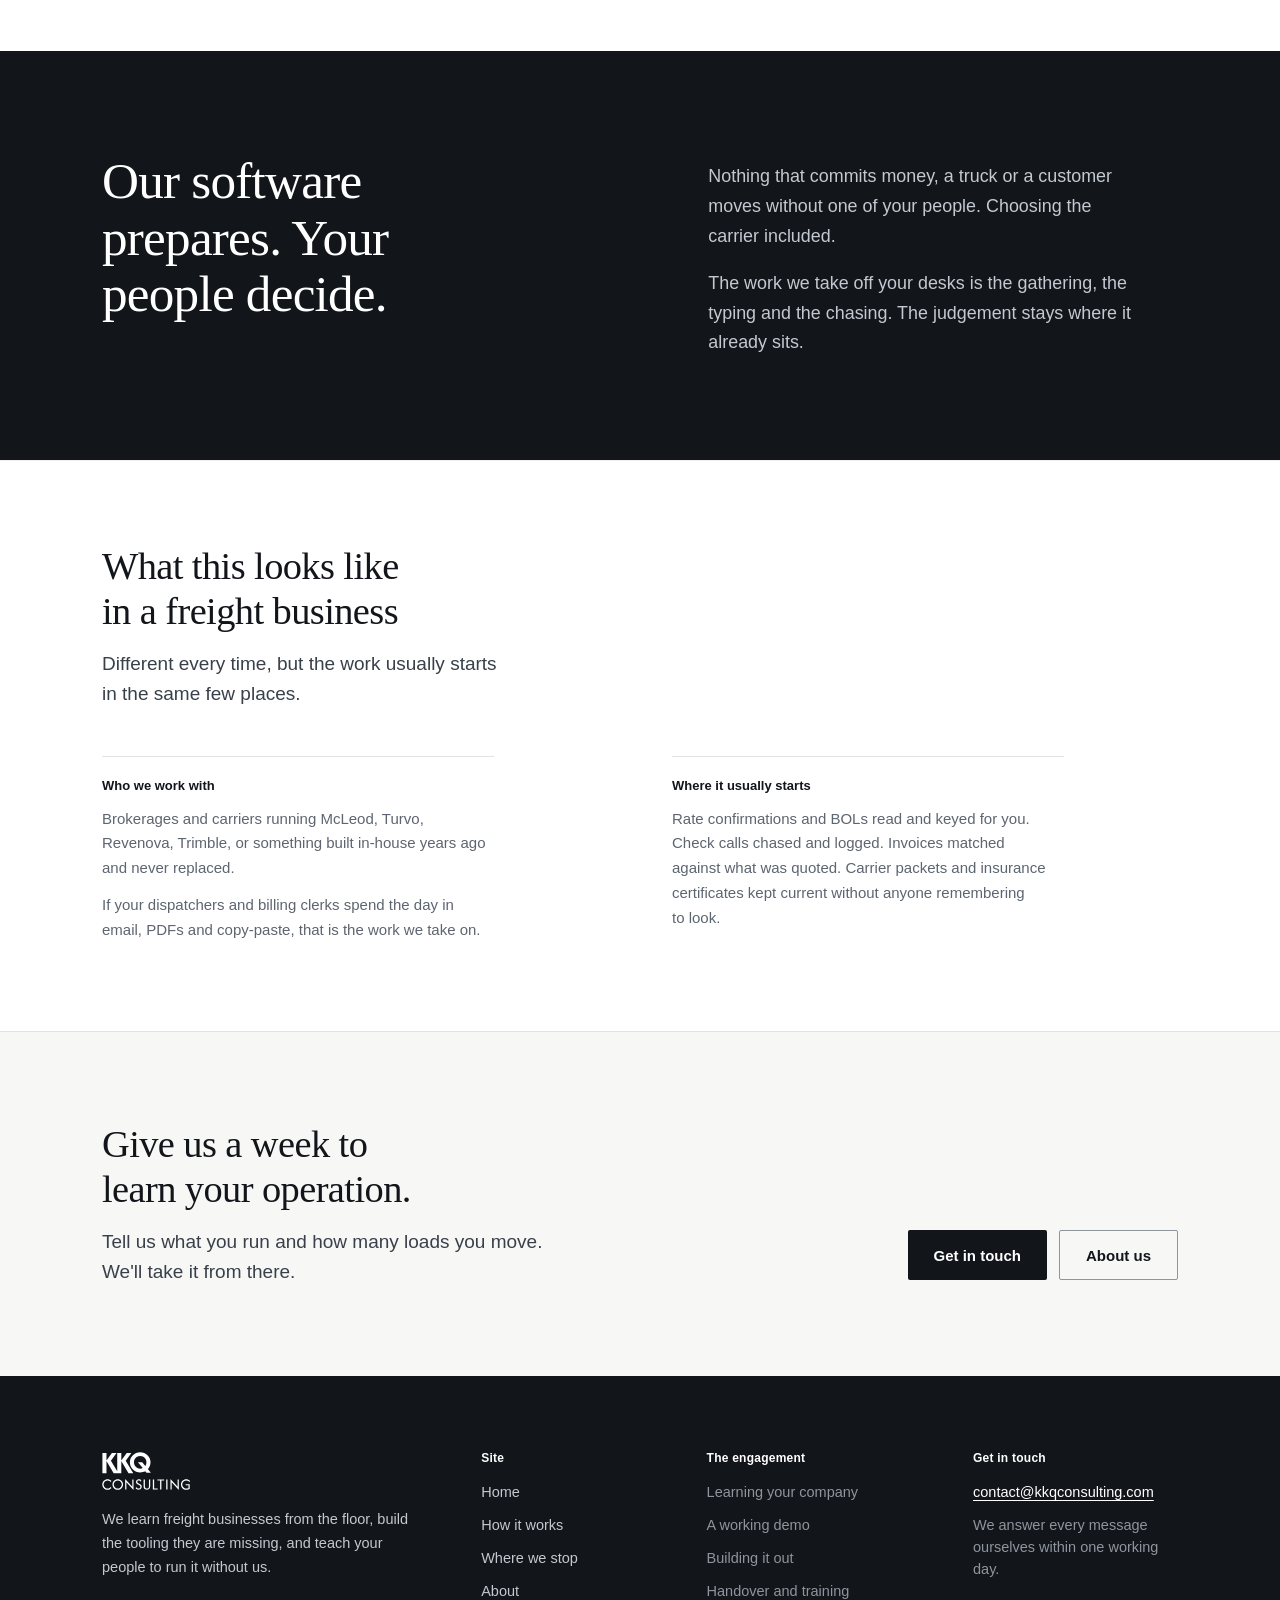
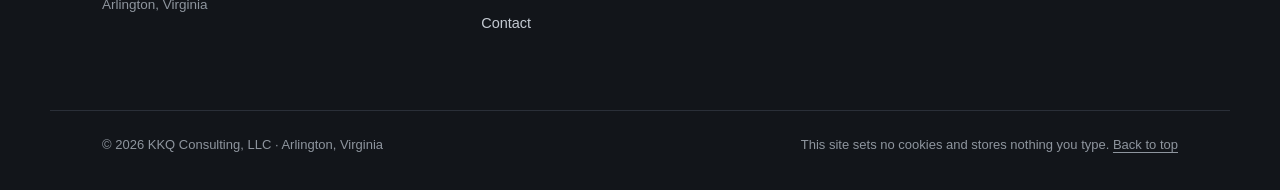
==== commit 0b1f7f38: "revert: restore Freight/ to its pre-SEO state PR #6 (4a9de3a) is the only commit that touched Freigh" ====
--- a/Freight/index.html
+++ b/Freight/index.html
@@ -3,154 +3,19 @@
 <head>
 <meta charset="utf-8">
 <meta name="viewport" content="width=device-width, initial-scale=1">
-<title>AI Automation for Freight Brokers | KKQ Consulting</title>
-<meta name="description" content="Automation for freight brokers and carriers on McLeod, Turvo or Revenova — rate cons keyed, check calls logged, invoices matched, on your own systems.">
+<title>KKQ Consulting — AI integrations for freight</title>
+<meta name="description" content="We learn how your freight business actually runs, build a working demo, automate it, and teach your people to run it without us.">
 <link rel="canonical" href="https://freight.kkqconsulting.com/">
 <link rel="stylesheet" href="style.css">
-<link rel="preload" as="image" href="freight-bg.jpg" fetchpriority="high">
+<link rel="preload" as="image" href="freight-bg.jpg">
 <link rel="icon" href="/favicon.svg">
-<link rel="apple-touch-icon" href="/apple-touch-icon.png">
 <meta property="og:type" content="website">
 <meta property="og:site_name" content="KKQ Consulting">
-<meta property="og:title" content="AI Automation for Freight Brokers | KKQ Consulting">
-<meta property="og:description" content="Automation for freight brokers and carriers on McLeod, Turvo or Revenova — rate cons keyed, check calls logged, invoices matched, on your own systems.">
+<meta property="og:title" content="KKQ Consulting — AI integrations for freight">
+<meta property="og:description" content="We learn how your freight business actually runs, build a working demo, automate it, and teach your people to run it without us.">
 <meta property="og:url" content="https://freight.kkqconsulting.com/">
-<meta property="og:image" content="https://freight.kkqconsulting.com/og.png">
-<meta property="og:image:type" content="image/png">
-<meta property="og:image:width" content="1200">
-<meta property="og:image:height" content="630">
-<meta property="og:image:alt" content="KKQ Consulting wordmark in white on a near-black card, above the line: AI automation for freight brokers and carriers.">
+<meta property="og:image" content="https://kkqconsulting.com/og.png">
 <meta name="twitter:card" content="summary_large_image">
-<script type="application/ld+json">
-{
- "@context": "https://schema.org",
- "@graph": [
-  {
-   "@type": "Organization",
-   "@id": "https://kkqconsulting.com/#organization",
-   "name": "KKQ Consulting",
-   "legalName": "KKQ Consulting, LLC",
-   "url": "https://kkqconsulting.com/",
-   "email": "contact@kkqconsulting.com",
-   "description": "KKQ Consulting is a two-person consultancy in Arlington, Virginia. We learn how freight companies and private equity firms actually run, build the automation they are missing on their own systems and keys, and teach their people to run it without us.",
-   "logo": {
-    "@type": "ImageObject",
-    "@id": "https://kkqconsulting.com/#logo",
-    "url": "https://kkqconsulting.com/brand-logo.png",
-    "contentUrl": "https://kkqconsulting.com/brand-logo.png",
-    "width": 1538,
-    "height": 882,
-    "caption": "KKQ Consulting"
-   },
-   "image": {
-    "@id": "https://kkqconsulting.com/#logo"
-   },
-   "address": {
-    "@type": "PostalAddress",
-    "addressLocality": "Arlington",
-    "addressRegion": "VA",
-    "addressCountry": "US"
-   },
-   "areaServed": {
-    "@type": "Country",
-    "name": "United States"
-   },
-   "numberOfEmployees": {
-    "@type": "QuantitativeValue",
-    "value": 2
-   },
-   "knowsAbout": [
-    "Freight brokerage operations",
-    "Transportation management systems",
-    "Business process automation",
-    "Applied artificial intelligence",
-    "Private equity deal operations",
-    "Portfolio company reporting"
-   ],
-   "contactPoint": [
-    {
-     "@type": "ContactPoint",
-     "contactType": "sales",
-     "email": "contact@kkqconsulting.com",
-     "url": "https://kkqconsulting.com/contact",
-     "areaServed": "US",
-     "availableLanguage": "English"
-    }
-   ]
-  },
-  {
-   "@type": "WebSite",
-   "@id": "https://freight.kkqconsulting.com/#website",
-   "url": "https://freight.kkqconsulting.com/",
-   "name": "KKQ Consulting — Freight",
-   "publisher": {
-    "@id": "https://kkqconsulting.com/#organization"
-   },
-   "inLanguage": "en-US"
-  },
-  {
-   "@type": "WebPage",
-   "@id": "https://freight.kkqconsulting.com/#webpage",
-   "url": "https://freight.kkqconsulting.com/",
-   "name": "AI automation for freight brokers",
-   "isPartOf": {
-    "@id": "https://freight.kkqconsulting.com/#website"
-   },
-   "mainEntity": {
-    "@id": "https://freight.kkqconsulting.com/#service"
-   },
-   "breadcrumb": {
-    "@id": "https://freight.kkqconsulting.com/#breadcrumb"
-   },
-   "inLanguage": "en-US"
-  },
-  {
-   "@type": "BreadcrumbList",
-   "@id": "https://freight.kkqconsulting.com/#breadcrumb",
-   "itemListElement": [
-    {
-     "@type": "ListItem",
-     "position": 1,
-     "name": "KKQ Consulting",
-     "item": "https://kkqconsulting.com/"
-    },
-    {
-     "@type": "ListItem",
-     "position": 2,
-     "name": "Freight"
-    }
-   ]
-  },
-  {
-   "@type": "Service",
-   "@id": "https://freight.kkqconsulting.com/#service",
-   "name": "AI and automation consulting for freight brokerages and carriers",
-   "url": "https://freight.kkqconsulting.com/",
-   "provider": {
-    "@id": "https://kkqconsulting.com/#organization"
-   },
-   "description": "KKQ Consulting learns how a brokerage or carrier actually runs, builds a working demo from the operation's own workflows, automates it on the client's own systems and keys so data never leaves the business, then trains the client's team to run and change it.",
-   "serviceType": [
-    "Freight operations automation consulting",
-    "Rate confirmation and bill of lading document capture",
-    "Automated check calls and shipment status logging",
-    "Invoice reconciliation against quoted rates",
-    "Carrier packet and insurance certificate monitoring",
-    "Transportation management system integration"
-   ],
-   "areaServed": {
-    "@type": "Country",
-    "name": "United States"
-   },
-   "audience": {
-    "@type": "BusinessAudience",
-    "name": "Freight brokerages and carriers",
-    "audienceType": "Freight brokerages and asset-based carriers running McLeod, Turvo, Revenova, Trimble or in-house systems"
-   }
-  }
- ]
-}
-</script>
 </head>
 <body>
 <a class="skip" href="#main">Skip to content</a>
@@ -165,10 +30,11 @@
 
 <main id="main">
 <div id="top" class="hero-v">
-  <video id="bg" muted loop playsinline preload="none"
+  <video id="bg" muted loop playsinline preload="auto"
          poster="freight-bg.jpg" disablepictureinpicture
-         aria-hidden="true" tabindex="-1"
-         data-src="freight-bg.mp4"></video>
+         aria-hidden="true" tabindex="-1">
+    <source src="freight-bg.mp4" type="video/mp4">
+  </video>
 
   <div class="wrap">
     <h1>Bringing AI integrations to the freight companies powering the world</h1>
@@ -230,12 +96,12 @@
   </div>
   <div class="pair">
     <div class="hero-side">
-      <h3>Who we work with</h3>
+      <h2>Who we work with</h2>
       <p>Brokerages and carriers running McLeod, Turvo, Revenova, Trimble, or something built in-house years ago and never replaced.</p>
       <p>If your dispatchers and billing clerks spend the day in email, PDFs and copy-paste, that is the work we take on.</p>
     </div>
     <div class="hero-side">
-      <h3>Where it usually starts</h3>
+      <h2>Where it usually starts</h2>
       <p>Rate confirmations and BOLs read and keyed for you. Check calls chased and logged. Invoices matched against what was quoted. Carrier packets and insurance certificates kept current without anyone remembering to look.</p>
     </div>
   </div>
@@ -256,8 +122,8 @@
 <footer>
   <div class="wrap f-top">
     <div class="f-about">
-      <a href="/" class="brand"><img src="/logoWhite.svg" alt="KKQ Consulting" width="65" height="28" loading="lazy"></a>
-      <p>We learn freight brokerages and carriers from the floor, build the tooling they are missing, and teach your people to run it without us.</p>
+      <a href="/" class="brand"><img src="/logoWhite.svg" alt="KKQ Consulting" width="65" height="28"></a>
+      <p>We learn freight businesses from the floor, build the tooling they are missing, and teach your people to run it without us.</p>
       <p class="f-loc">Arlington, Virginia</p>
     </div>
 
@@ -269,7 +135,6 @@
         <li><a href="#stop">Where we stop</a></li>
         <li><a href="https://kkqconsulting.com/about">About</a></li>
         <li><a href="https://kkqconsulting.com/contact">Contact</a></li>
-        <li><a href="https://pe.kkqconsulting.com/">Private equity automation</a></li>
       </ul>
     </nav>
 
@@ -318,37 +183,17 @@
   v.addEventListener('play', function () { sync(false); });
   v.addEventListener('pause', function () { sync(true); });
 
-  // The source is attached on demand, so the clip stays out of the LCP window
-  // entirely — the gates below skip the bytes, not just the playback.
-  var loaded = false;
-  var load = function () {
-    if (loaded) return;
-    loaded = true;
-    v.src = v.getAttribute('data-src');
-    v.preload = 'auto';
-    v.load();
-  };
-
   var start = function () {
-    load();
     var p = v.play();
     // Autoplay can still be refused (low power mode, data saver). Reflect reality.
     if (p && p.catch) p.catch(function () { sync(true); });
   };
 
-  var conn    = navigator.connection || {};
-  var calm    = window.matchMedia('(prefers-reduced-motion: reduce)').matches;
-  var thrifty = conn.saveData === true;
-  var small   = window.matchMedia('(max-width: 820px)').matches;
-  var slow    = /(^|-)2g$/.test(conn.effectiveType || '');
-
-  if (calm || thrifty || small || slow) {
-    sync(true);
-  } else if (document.readyState === 'complete') {
-    start();
-  } else {
-    window.addEventListener('load', start, { once: true });
-  }
+  // Hold back on reduced motion or Data Saver: show the poster and let the
+  // button opt in, rather than spending someone's data on decoration.
+  var calm = window.matchMedia('(prefers-reduced-motion: reduce)').matches;
+  var thrifty = (navigator.connection || {}).saveData === true;
+  if (calm || thrifty) { sync(true); } else { start(); }
 
   btn.addEventListener('click', function () {
     if (v.paused) { start(); } else { v.pause(); }
--- a/Freight/style.css
+++ b/Freight/style.css
@@ -61,7 +61,7 @@
 .hero .lede{max-width:46ch;margin-top:22px}
 .hero-btns{display:flex;gap:12px;margin-top:34px;flex-wrap:wrap}
 .hero-side{border-top:1px solid var(--line);padding-top:20px;max-width:44ch}
-.hero-side h2,.hero-side h3{font:600 13px/1.4 var(--sans);letter-spacing:0;color:var(--ink);margin-bottom:11px}
+.hero-side h2{font:600 13px/1.4 var(--sans);letter-spacing:0;color:var(--ink);margin-bottom:11px}
 .hero-side p{font-size:15px;line-height:1.65;color:var(--ink-3)}
 .hero-side p+p{margin-top:12px}
 @media(min-width:1000px){
@@ -201,8 +201,7 @@
 .f-top{display:grid;gap:clamp(36px,4vw,48px)}
 @media(min-width:700px){.f-top{grid-template-columns:1fr 1fr}}
 @media(min-width:1000px){
-  /* Site column now carries the two practice links, so it needs more room */
-  .f-top{grid-template-columns:minmax(0,1.5fr) minmax(0,1.05fr) minmax(0,1.05fr) minmax(0,.95fr);
+  .f-top{grid-template-columns:minmax(0,1.6fr) minmax(0,.85fr) minmax(0,1.05fr) minmax(0,1fr);
     gap:clamp(32px,4vw,56px)}
 }
 .f-about p{font-size:14.5px;line-height:1.65;color:var(--on-dark);max-width:38ch;margin-top:18px}
@@ -277,17 +276,3 @@
   html{scroll-behavior:auto}
   *,*::before,*::after{transition-duration:.01ms!important;animation-duration:.01ms!important}
 }
-
-/* ---------- homepage practice hub ---------- */
-#practices .hero-side{border-top-width:2px;border-top-color:var(--ink)}
-#practices .hero-side h3{font:400 clamp(21px,2vw,25px)/1.26 var(--serif);
-  letter-spacing:-.012em;margin-bottom:12px}
-#practices .hero-side h3 a{color:var(--ink)}
-#practices .hero-side h3 a:hover{text-decoration:underline;text-underline-offset:3px}
-
-/* A live backdrop blur over moving footage recomposites on every frame.
-   :has() scopes this to the one page that actually plays video. */
-body:has(.hero-v video) > nav{backdrop-filter:none;-webkit-backdrop-filter:none;background:#fff}
-body:has(.hero-v video) .vtoggle{backdrop-filter:none;-webkit-backdrop-filter:none;
-  background:rgba(9,11,15,.55)}
-body:has(.hero-v video) .vtoggle:hover{background:rgba(9,11,15,.72)}
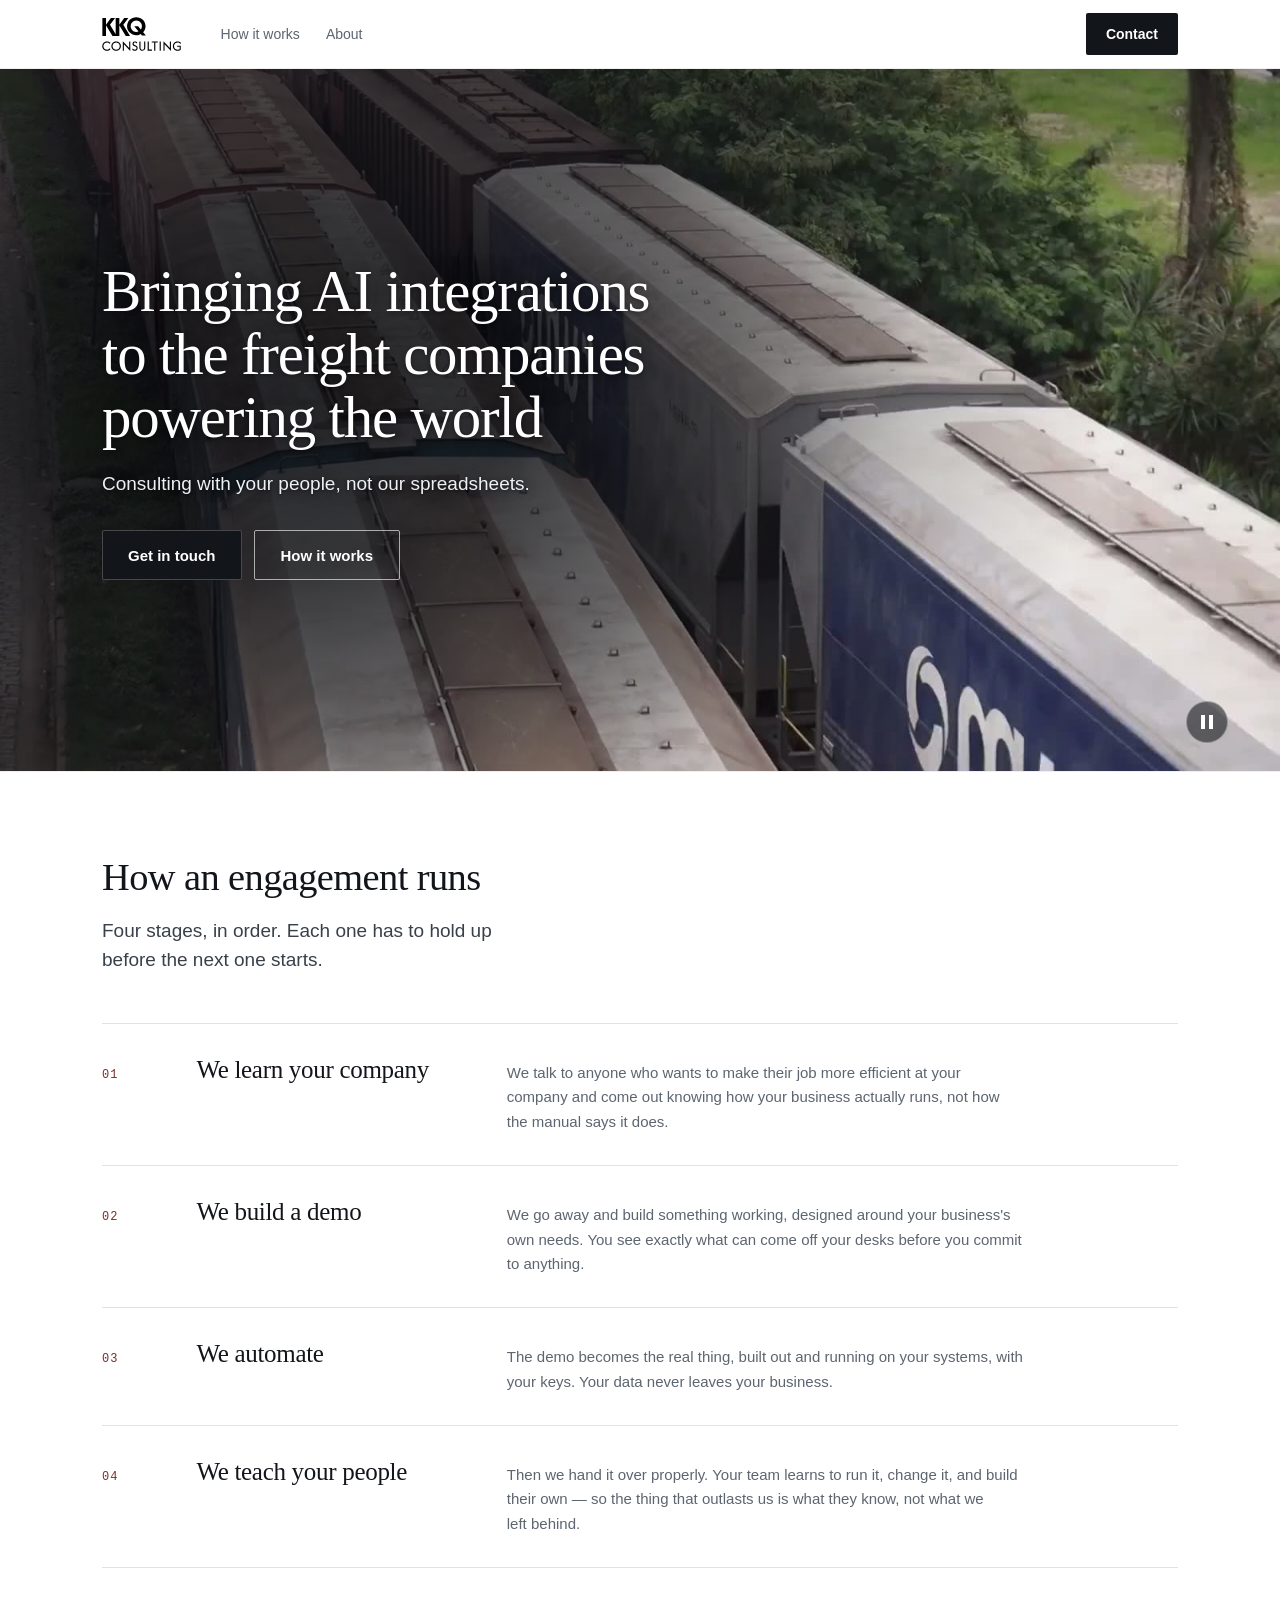
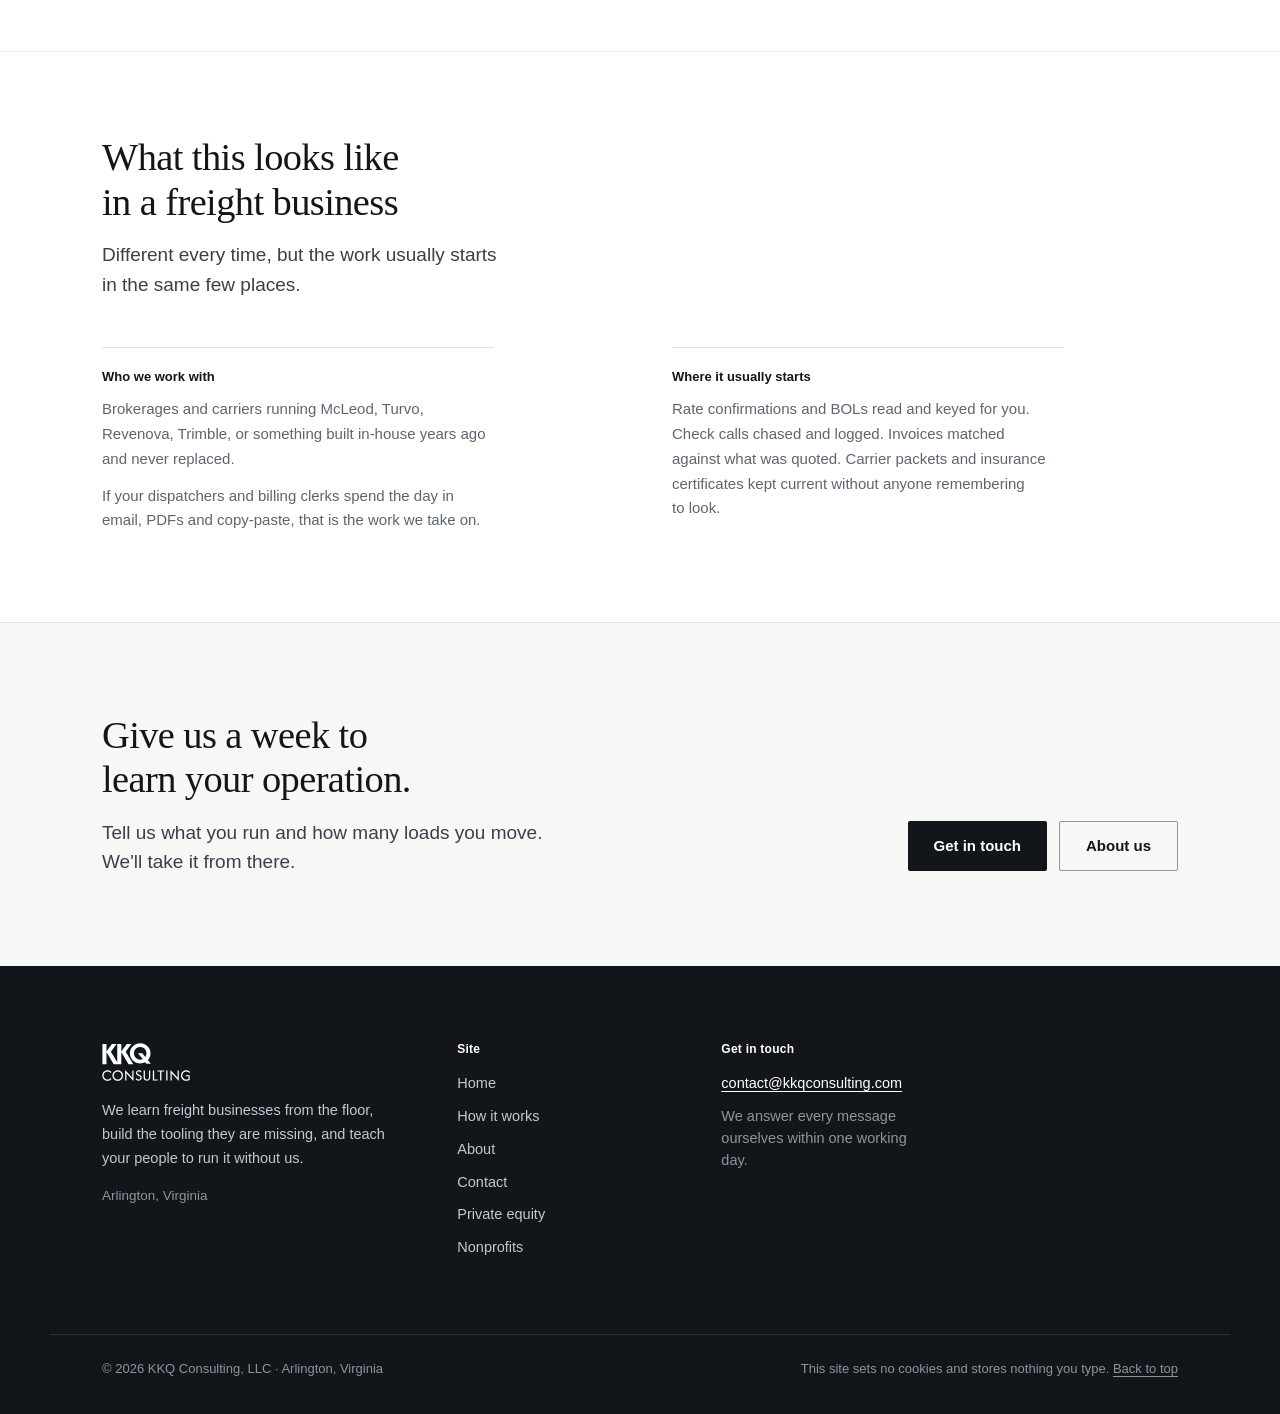
==== commit cd51ccd9: "stash" ====
--- a/Freight/index.html
+++ b/Freight/index.html
@@ -23,7 +23,7 @@
 <nav><div class="nav-in">
   <a href="/" class="brand"><img src="/logoBlack.svg" alt="KKQ Consulting" width="65" height="28"></a>
   <div class="nav-links">
-    <a href="#how">How it works</a><a href="#stop">Where we stop</a><a href="https://kkqconsulting.com/about">About</a>
+    <a href="#how">How it works</a><a href="https://kkqconsulting.com/about">About</a>
   </div>
   <div class="nav-cta"><a href="https://kkqconsulting.com/contact" class="btn btn-p">Contact</a></div>
 </div></nav>
@@ -81,14 +81,6 @@
   </ol>
 </div></section>
 
-<section class="dark" id="stop"><div class="wrap dark-in">
-  <h2>Our software prepares. Your people decide.</h2>
-  <div class="dark-body">
-    <p>Nothing that commits money, a truck or a customer moves without one of your people. Choosing the carrier included.</p>
-    <p>The work we take off your desks is the gathering, the typing and the chasing. The judgement stays where it already sits.</p>
-  </div>
-</div></section>
-
 <section id="work"><div class="wrap">
   <div class="head">
     <h2>What this looks like in a freight business</h2>
@@ -132,21 +124,12 @@
       <ul>
         <li><a href="https://kkqconsulting.com/">Home</a></li>
         <li><a href="#how">How it works</a></li>
-        <li><a href="#stop">Where we stop</a></li>
         <li><a href="https://kkqconsulting.com/about">About</a></li>
         <li><a href="https://kkqconsulting.com/contact">Contact</a></li>
+        <li><a href="https://pe.kkqconsulting.com/">Private equity</a></li>
+        <li><a href="https://ngo.kkqconsulting.com/">Nonprofits</a></li>
       </ul>
     </nav>
-
-    <div class="f-col">
-      <h2>The engagement</h2>
-      <ol class="f-steps">
-        <li>Learning your company</li>
-        <li>A working demo</li>
-        <li>Building it out</li>
-        <li>Handover and training</li>
-      </ol>
-    </div>
 
     <div class="f-col">
       <h2>Get in touch</h2>
--- a/Freight/style.css
+++ b/Freight/style.css
@@ -61,7 +61,7 @@
 .hero .lede{max-width:46ch;margin-top:22px}
 .hero-btns{display:flex;gap:12px;margin-top:34px;flex-wrap:wrap}
 .hero-side{border-top:1px solid var(--line);padding-top:20px;max-width:44ch}
-.hero-side h2{font:600 13px/1.4 var(--sans);letter-spacing:0;color:var(--ink);margin-bottom:11px}
+.hero-side h2,.hero-side h3{font:600 13px/1.4 var(--sans);letter-spacing:0;color:var(--ink);margin-bottom:11px}
 .hero-side p{font-size:15px;line-height:1.65;color:var(--ink-3)}
 .hero-side p+p{margin-top:12px}
 @media(min-width:1000px){
@@ -201,7 +201,8 @@
 .f-top{display:grid;gap:clamp(36px,4vw,48px)}
 @media(min-width:700px){.f-top{grid-template-columns:1fr 1fr}}
 @media(min-width:1000px){
-  .f-top{grid-template-columns:minmax(0,1.6fr) minmax(0,.85fr) minmax(0,1.05fr) minmax(0,1fr);
+  /* Site column now carries the two practice links, so it needs more room */
+  .f-top{grid-template-columns:minmax(0,1.5fr) minmax(0,1.05fr) minmax(0,1.05fr) minmax(0,.95fr);
     gap:clamp(32px,4vw,56px)}
 }
 .f-about p{font-size:14.5px;line-height:1.65;color:var(--on-dark);max-width:38ch;margin-top:18px}
@@ -259,6 +260,9 @@
 .field textarea{min-height:120px;resize:vertical}
 .hint{font-size:13px;line-height:1.6;color:var(--ink-4)}
 .contact-grid{display:grid;grid-template-columns:1fr;gap:40px;align-items:start}
+/* each column is one grid item: heading + its content. Without the wrapper the
+   headings become items of their own and push the form into the narrow track. */
+.contact-col h2{font-size:clamp(19px,1.8vw,23px);margin-bottom:22px}
 @media(min-width:880px){
   .contact-grid{grid-template-columns:minmax(0,560px) minmax(0,21rem);
     justify-content:space-between;gap:clamp(48px,7vw,88px)}
@@ -276,3 +280,17 @@
   html{scroll-behavior:auto}
   *,*::before,*::after{transition-duration:.01ms!important;animation-duration:.01ms!important}
 }
+
+/* ---------- homepage practice hub ---------- */
+#practices .hero-side{border-top-width:2px;border-top-color:var(--ink)}
+#practices .hero-side h3{font:400 clamp(21px,2vw,25px)/1.26 var(--serif);
+  letter-spacing:-.012em;margin-bottom:12px}
+#practices .hero-side h3 a{color:var(--ink)}
+#practices .hero-side h3 a:hover{text-decoration:underline;text-underline-offset:3px}
+
+/* A live backdrop blur over moving footage recomposites on every frame.
+   :has() scopes this to the one page that actually plays video. */
+body:has(.hero-v video) > nav{backdrop-filter:none;-webkit-backdrop-filter:none;background:#fff}
+body:has(.hero-v video) .vtoggle{backdrop-filter:none;-webkit-backdrop-filter:none;
+  background:rgba(9,11,15,.55)}
+body:has(.hero-v video) .vtoggle:hover{background:rgba(9,11,15,.72)}
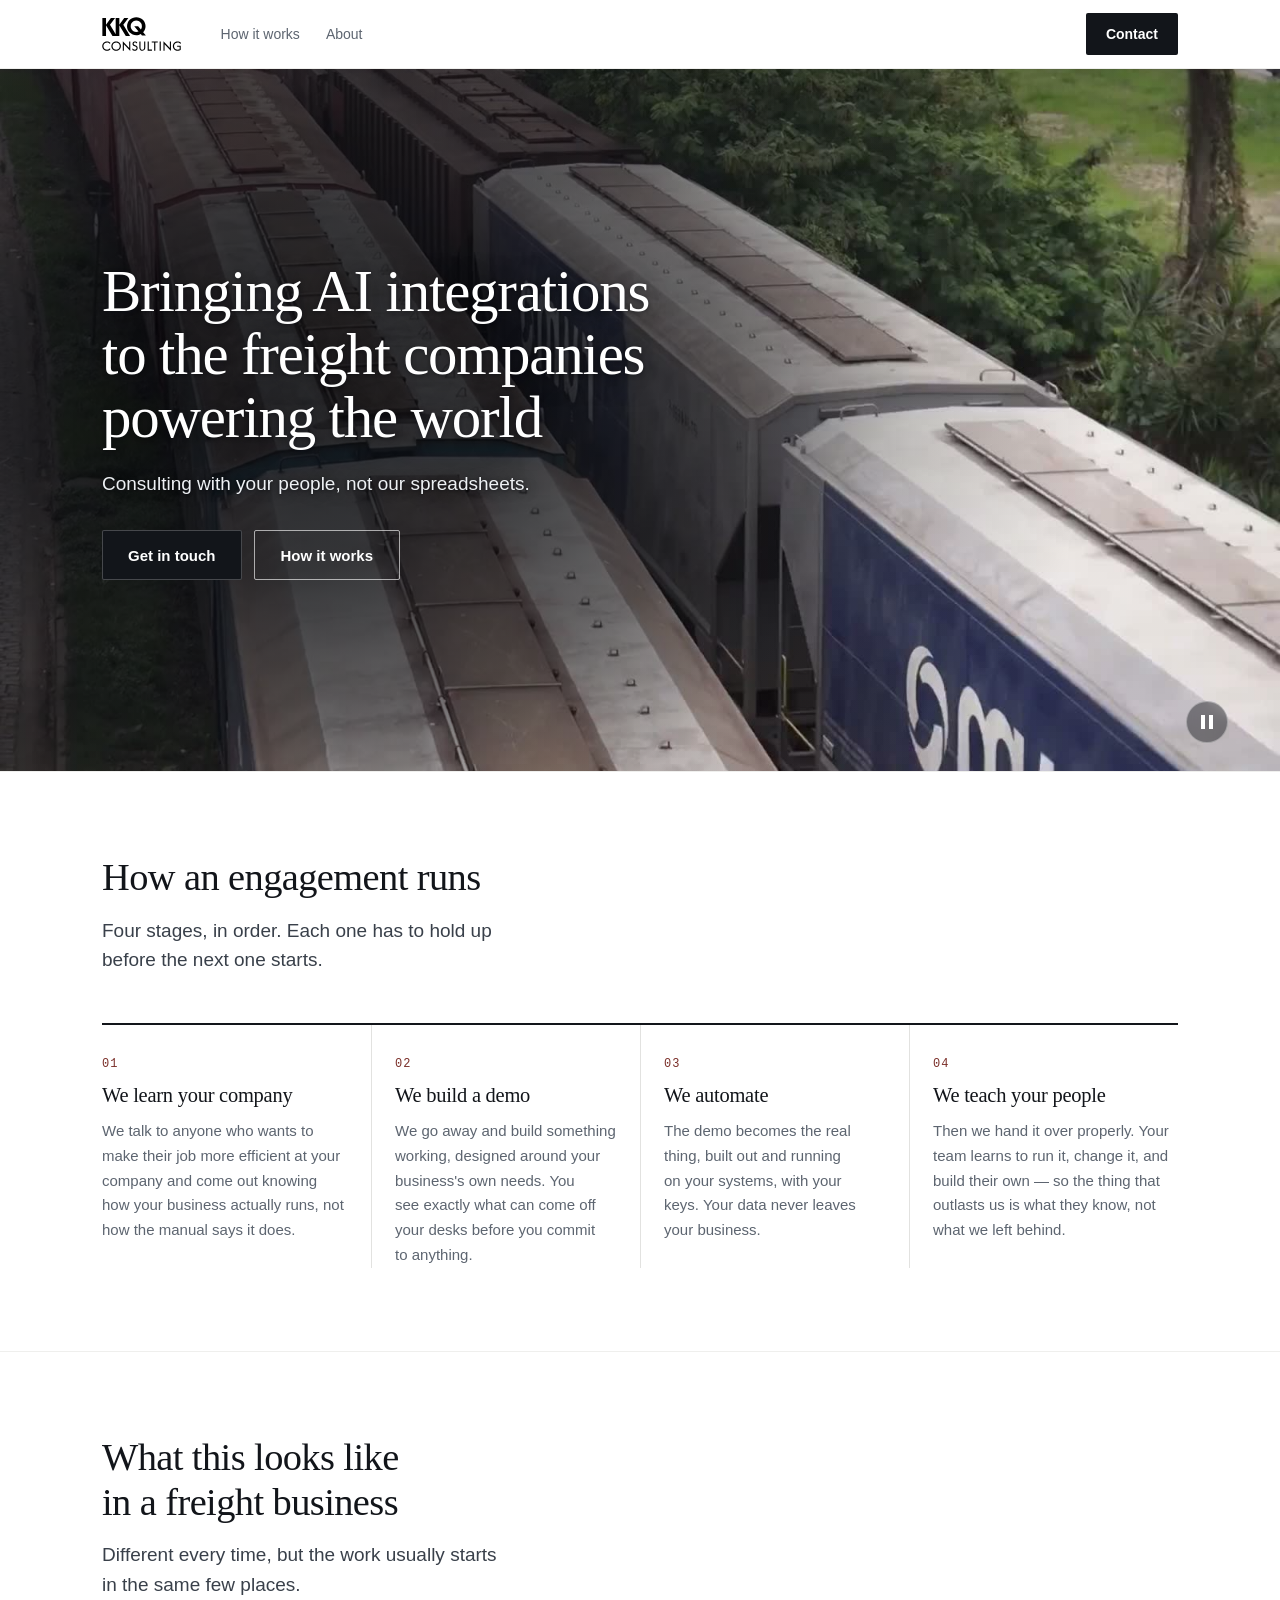
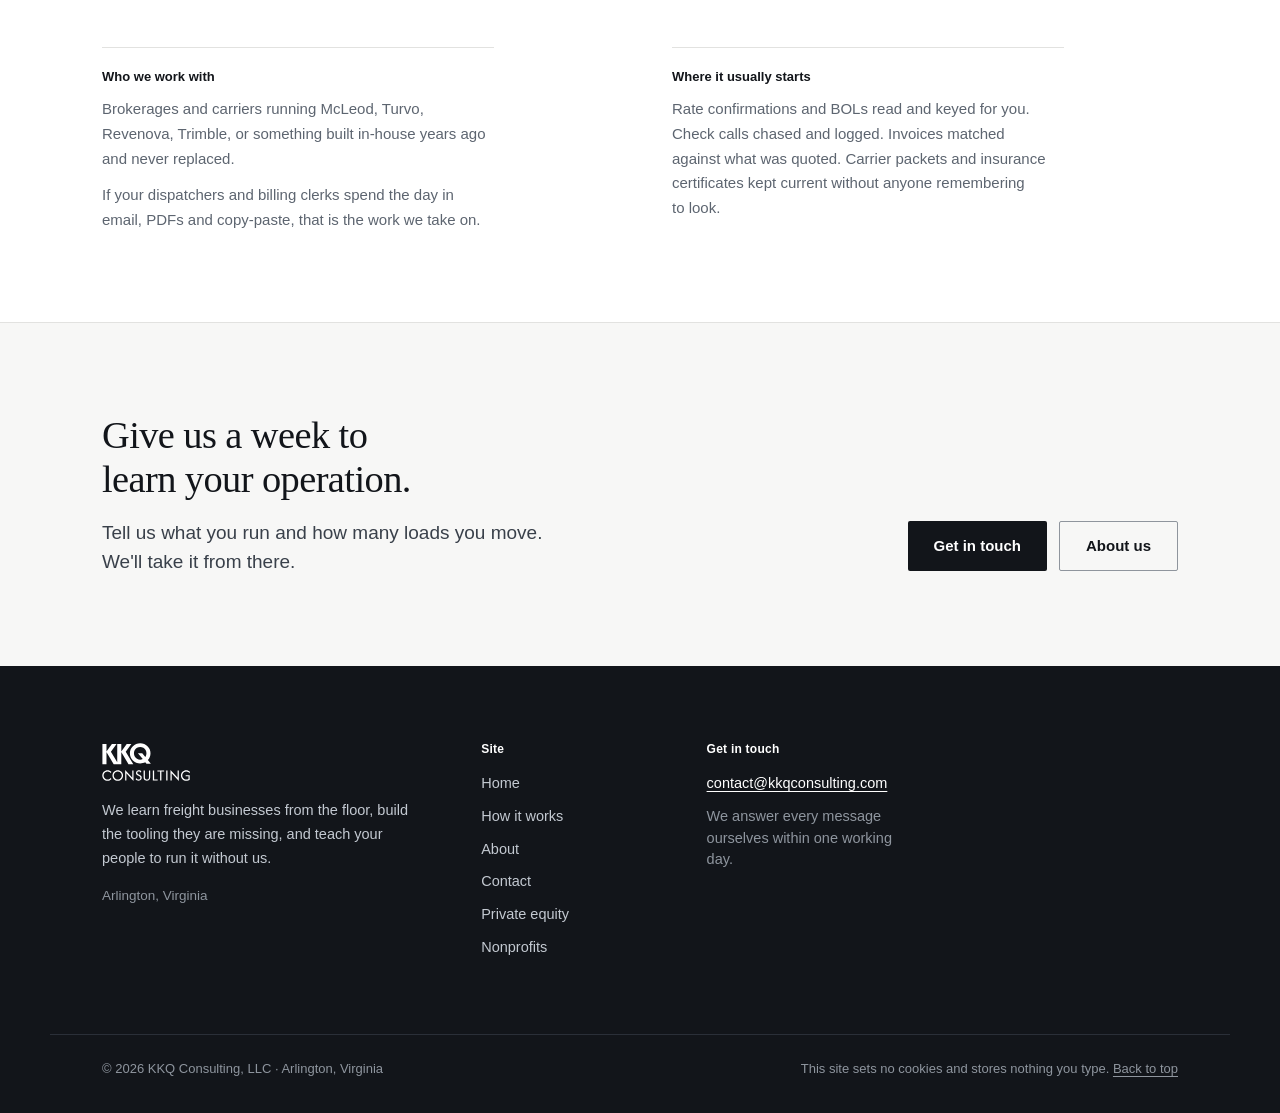
==== commit 6521e786: "Make the engagement sequence horizontal on the vertical pages Freight, PE and NGO still ran "How an " ====
--- a/Freight/index.html
+++ b/Freight/index.html
@@ -57,7 +57,7 @@
     <h2>How an engagement runs</h2>
     <p class="lede">Four stages, in order. Each one has to hold up before the next one starts.</p>
   </div>
-  <ol class="steps">
+  <ol class="steps steps-h">
     <li class="st">
       <span class="n">01</span>
       <h3>We learn your company</h3>
--- a/Freight/style.css
+++ b/Freight/style.css
@@ -61,7 +61,7 @@
 .hero .lede{max-width:46ch;margin-top:22px}
 .hero-btns{display:flex;gap:12px;margin-top:34px;flex-wrap:wrap}
 .hero-side{border-top:1px solid var(--line);padding-top:20px;max-width:44ch}
-.hero-side h2,.hero-side h3{font:600 13px/1.4 var(--sans);letter-spacing:0;color:var(--ink);margin-bottom:11px}
+.hero-side h2{font:600 13px/1.4 var(--sans);letter-spacing:0;color:var(--ink);margin-bottom:11px}
 .hero-side p{font-size:15px;line-height:1.65;color:var(--ink-3)}
 .hero-side p+p{margin-top:12px}
 @media(min-width:1000px){
@@ -201,8 +201,7 @@
 .f-top{display:grid;gap:clamp(36px,4vw,48px)}
 @media(min-width:700px){.f-top{grid-template-columns:1fr 1fr}}
 @media(min-width:1000px){
-  /* Site column now carries the two practice links, so it needs more room */
-  .f-top{grid-template-columns:minmax(0,1.5fr) minmax(0,1.05fr) minmax(0,1.05fr) minmax(0,.95fr);
+  .f-top{grid-template-columns:minmax(0,1.6fr) minmax(0,.85fr) minmax(0,1.05fr) minmax(0,1fr);
     gap:clamp(32px,4vw,56px)}
 }
 .f-about p{font-size:14.5px;line-height:1.65;color:var(--on-dark);max-width:38ch;margin-top:18px}
@@ -260,9 +259,6 @@
 .field textarea{min-height:120px;resize:vertical}
 .hint{font-size:13px;line-height:1.6;color:var(--ink-4)}
 .contact-grid{display:grid;grid-template-columns:1fr;gap:40px;align-items:start}
-/* each column is one grid item: heading + its content. Without the wrapper the
-   headings become items of their own and push the form into the narrow track. */
-.contact-col h2{font-size:clamp(19px,1.8vw,23px);margin-bottom:22px}
 @media(min-width:880px){
   .contact-grid{grid-template-columns:minmax(0,560px) minmax(0,21rem);
     justify-content:space-between;gap:clamp(48px,7vw,88px)}
@@ -281,16 +277,28 @@
   *,*::before,*::after{transition-duration:.01ms!important;animation-duration:.01ms!important}
 }
 
-/* ---------- homepage practice hub ---------- */
-#practices .hero-side{border-top-width:2px;border-top-color:var(--ink)}
-#practices .hero-side h3{font:400 clamp(21px,2vw,25px)/1.26 var(--serif);
-  letter-spacing:-.012em;margin-bottom:12px}
-#practices .hero-side h3 a{color:var(--ink)}
-#practices .hero-side h3 a:hover{text-decoration:underline;text-underline-offset:3px}
-
-/* A live backdrop blur over moving footage recomposites on every frame.
-   :has() scopes this to the one page that actually plays video. */
-body:has(.hero-v video) > nav{backdrop-filter:none;-webkit-backdrop-filter:none;background:#fff}
-body:has(.hero-v video) .vtoggle{backdrop-filter:none;-webkit-backdrop-filter:none;
-  background:rgba(9,11,15,.55)}
-body:has(.hero-v video) .vtoggle:hover{background:rgba(9,11,15,.72)}
+/* --- horizontal variant of the sequence ----------------------------------
+   Four stages side by side. Each column stacks ordinal / title / detail, with
+   a hairline between columns so the order still reads left to right. */
+@media(min-width:900px){
+  /* Each column is its own grid, so ordinal / title / detail would sit at
+     three different heights per column. Subgrid pulls all four columns onto
+     the same three rows so the row rules read straight across. */
+  .steps-h{display:grid;grid-template-columns:repeat(4,minmax(0,1fr));
+    grid-template-rows:auto auto auto;
+    border-top:2px solid var(--ink)}
+  .steps-h .st{grid-row:span 3;grid-template-rows:subgrid;
+    grid-template-columns:1fr;gap:10px;align-items:start;
+    border-bottom:none;border-left:1px solid var(--line);
+    padding:clamp(26px,2.4vw,34px) clamp(18px,1.8vw,30px) 0;
+    margin-inline:0}
+  @supports not (grid-template-rows:subgrid){
+    /* fallback: fix the first two rows so the third still starts level */
+    .steps-h .st{grid-template-rows:1.9em 2.6em auto}
+  }
+  .steps-h .st:first-child{border-left:none;padding-left:0}
+  .steps-h .st:last-child{padding-right:0}
+  .steps-h .st:hover{background-color:transparent}
+  .steps-h .st h3{font-size:clamp(19px,1.6vw,22px)}
+  .steps-h .st p{max-width:none}
+}
